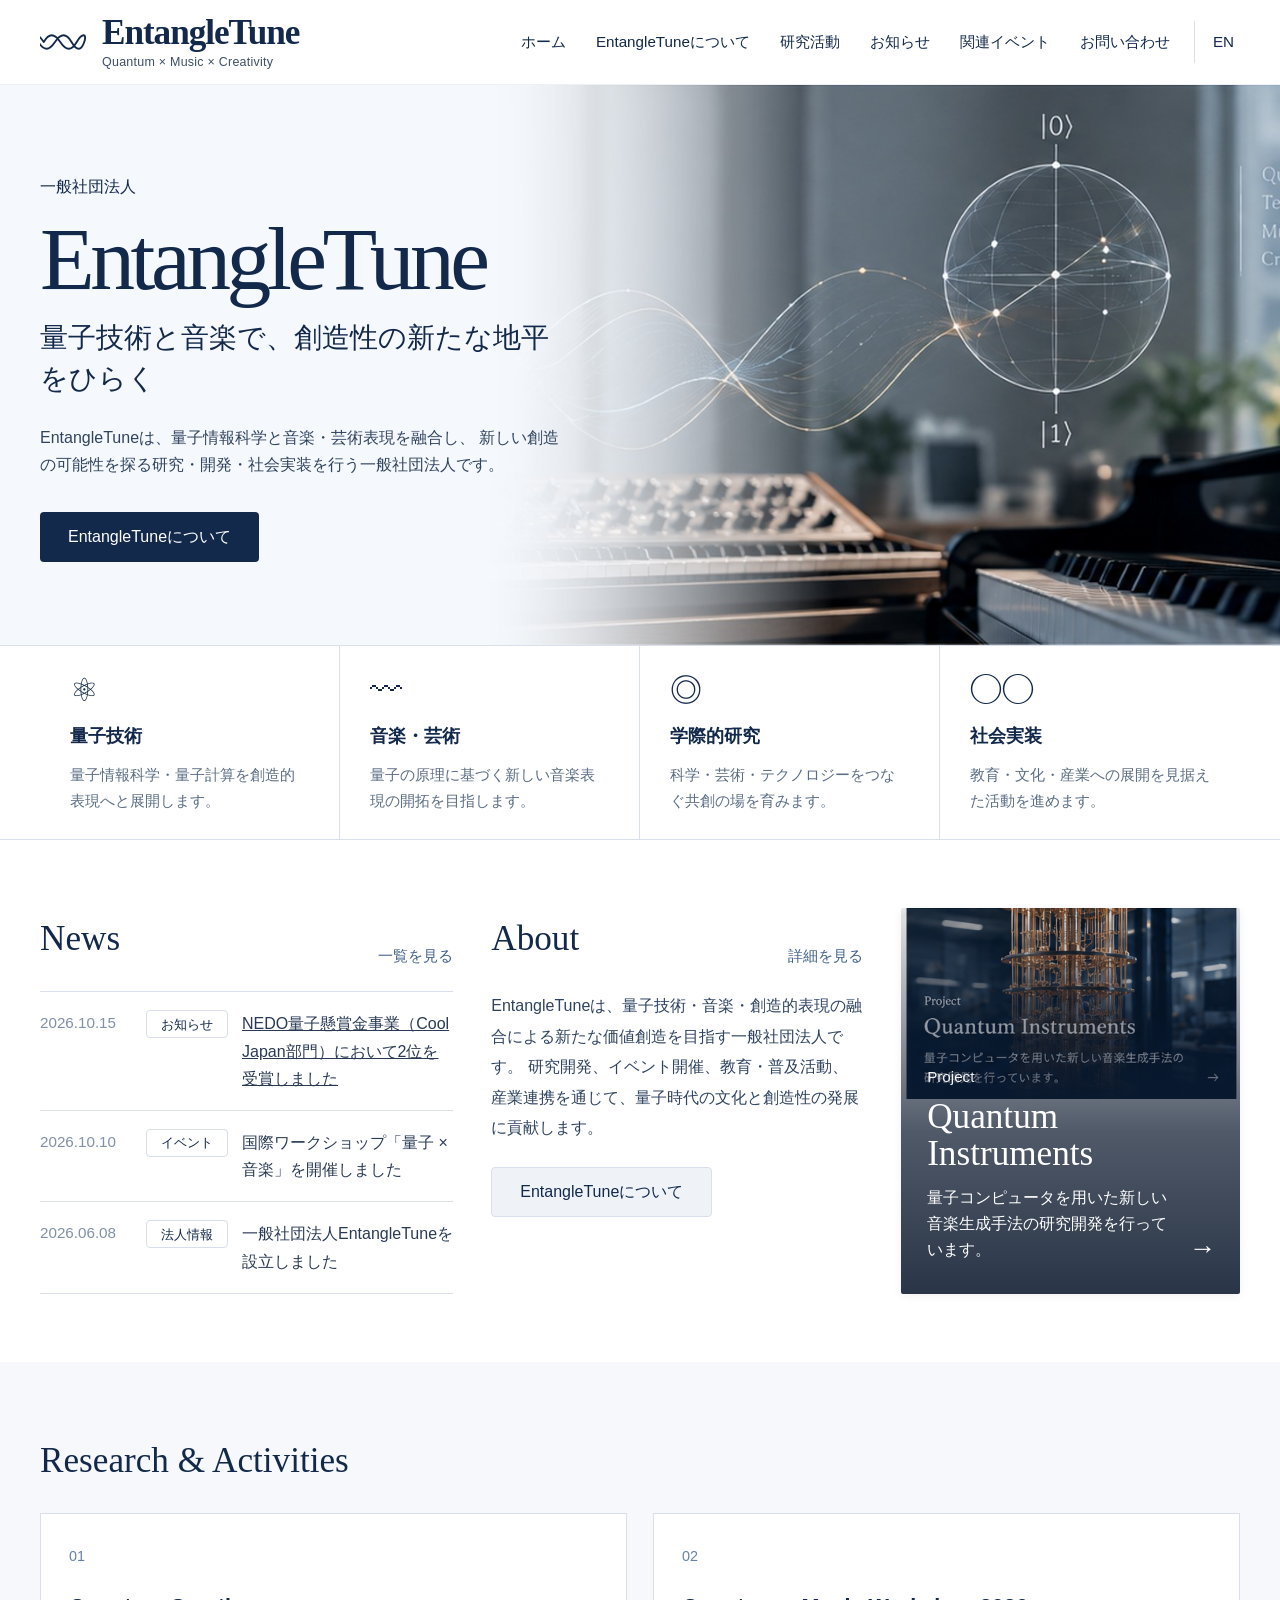
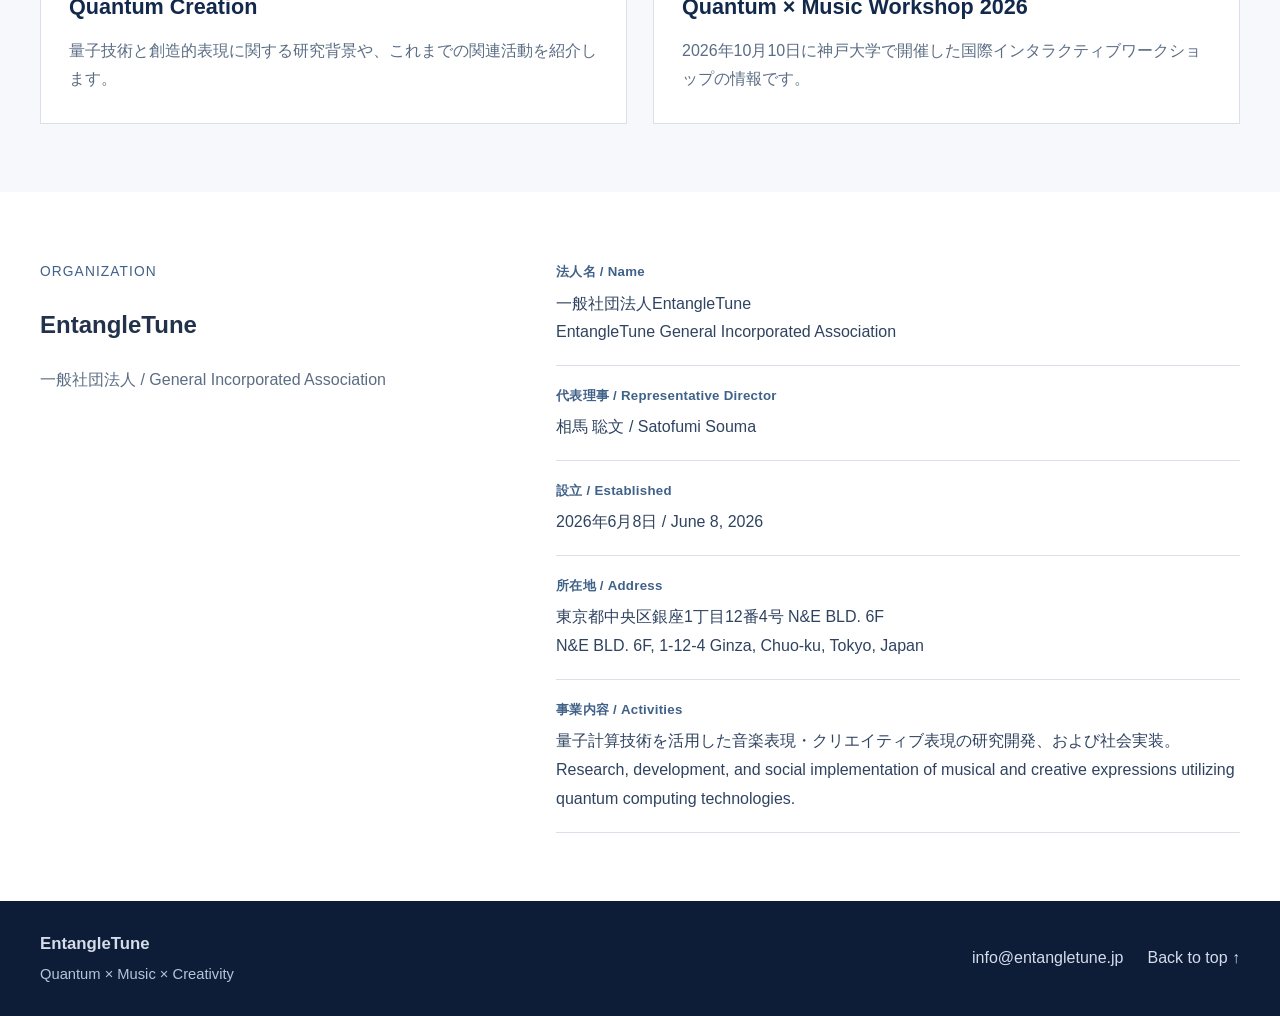
==== index.html @ 7d275395 "Add files via upload" ====
<!doctype html>
<html lang="ja">
<head>
  <meta charset="utf-8">
  <meta name="viewport" content="width=device-width, initial-scale=1">
  <meta name="description" content="EntangleTuneは、量子技術と音楽・創造的表現をつなぐ研究開発と社会実装を行う一般社団法人です。">
  <title>EntangleTune | Quantum × Music × Creativity</title>
  <link rel="stylesheet" href="styles.css">
  <link rel="alternate" hreflang="ja" href="https://www.entangletune.jp/">
  <link rel="alternate" hreflang="en" href="https://www.entangletune.jp/en/">
</head>
<body>
  <header class="site-header">
    <div class="container header-inner">
      <a class="brand" href="#home" aria-label="EntangleTune home">
        <span class="brand-mark" aria-hidden="true">
          <svg viewBox="0 0 64 40" role="img" aria-hidden="true">
            <path d="M5 20c7-12 14-12 22 0s15 12 22 0 14-12 10 0-10 12-17 0-14-12-22 0-15 12-22 0-1-12 7 0z" fill="none" stroke="currentColor" stroke-width="2.5" stroke-linecap="round" stroke-linejoin="round"/>
          </svg>
        </span>
        <span class="brand-text">
          <strong>EntangleTune</strong>
          <small>Quantum × Music × Creativity</small>
        </span>
      </a>
      <nav class="main-nav" aria-label="Main navigation">
        <a href="#home">ホーム</a>
        <a href="#about">EntangleTuneについて</a>
        <a href="#activities">研究活動</a>
        <a href="#news">お知らせ</a>
        <a href="#events">関連イベント</a>
        <a href="#contact">お問い合わせ</a>
        <a href="en/" class="lang-link">EN</a>
      </nav>
    </div>
    <div class="nav-divider"></div>
  </header>

  <main id="home">
    <section class="hero">
      <div class="container hero-grid">
        <div class="hero-copy">
          <p class="eyebrow">一般社団法人</p>
          <h1>EntangleTune</h1>
          <p class="tagline">量子技術と音楽で、創造性の新たな地平をひらく</p>
          <p class="lead">
            EntangleTuneは、量子情報科学と音楽・芸術表現を融合し、
            新しい創造の可能性を探る研究・開発・社会実装を行う一般社団法人です。
          </p>
          <div class="hero-actions">
            <a class="primary-button" href="#about">EntangleTuneについて</a>
          </div>
        </div>
      </div>
    </section>

    <section class="pillars">
      <div class="container pillars-grid">
        <article class="pillar">
          <div class="icon">⚛</div>
          <h2>量子技術</h2>
          <p>量子情報科学・量子計算を創造的表現へと展開します。</p>
        </article>
        <article class="pillar">
          <div class="icon">〰</div>
          <h2>音楽・芸術</h2>
          <p>量子の原理に基づく新しい音楽表現の開拓を目指します。</p>
        </article>
        <article class="pillar">
          <div class="icon">◎</div>
          <h2>学際的研究</h2>
          <p>科学・芸術・テクノロジーをつなぐ共創の場を育みます。</p>
        </article>
        <article class="pillar">
          <div class="icon">◯◯</div>
          <h2>社会実装</h2>
          <p>教育・文化・産業への展開を見据えた活動を進めます。</p>
        </article>
      </div>
    </section>

    <section class="content-section" id="news">
      <div class="container two-column">
        <div class="news-block">
          <div class="section-heading with-link">
            <h2>News</h2>
            <a href="#">一覧を見る</a>
          </div>
          <ul class="news-list">
            <li>
              <span class="date">2026.10.15</span>
              <span class="label">お知らせ</span>
              <span class="news-text"><a href="https://www.nedo.go.jp/news/press/AA5_101974.html" target="_blank" rel="noopener noreferrer">NEDO量子懸賞金事業（Cool Japan部門）において2位を受賞しました</a></span>
            </li>
            <li>
              <span class="date">2026.10.10</span>
              <span class="label">イベント</span>
              <span class="news-text">国際ワークショップ「量子 × 音楽」を開催しました</span>
            </li>
            <li>
              <span class="date">2026.06.08</span>
              <span class="label">法人情報</span>
              <span class="news-text">一般社団法人EntangleTuneを設立しました</span>
            </li>
          </ul>
        </div>

        <div class="about-block" id="about">
          <div class="section-heading with-link">
            <h2>About</h2>
            <a href="#organization">詳細を見る</a>
          </div>
          <p>
            EntangleTuneは、量子技術・音楽・創造的表現の融合による新たな価値創造を目指す一般社団法人です。
            研究開発、イベント開催、教育・普及活動、産業連携を通じて、量子時代の文化と創造性の発展に貢献します。
          </p>
          <a class="secondary-button" href="#organization">EntangleTuneについて</a>
        </div>

        <a class="project-card" href="#activities" aria-label="Project Quantum Instruments">
          <img src="assets/project-quantum-instruments.png" alt="量子実機をモチーフにしたQuantum Instrumentsのプロジェクトイメージ">
          <div class="project-overlay">
            <span class="project-kicker">Project</span>
            <h3>Quantum Instruments</h3>
            <p>量子コンピュータを用いた新しい音楽生成手法の研究開発を行っています。</p>
            <span class="project-arrow">→</span>
          </div>
        </a>
      </div>
    </section>

    <section class="content-section muted-section" id="activities">
      <div class="container">
        <div class="section-heading">
          <h2>Research & Activities</h2>
        </div>
        <div class="activity-grid">
          <a class="activity-card" href="https://www.quantum-creation.jp/" target="_blank" rel="noopener noreferrer">
            <span class="activity-number">01</span>
            <h3>Quantum Creation</h3>
            <p>量子技術と創造的表現に関する研究背景や、これまでの関連活動を紹介します。</p>
          </a>
          <a class="activity-card" href="https://www.research.kobe-u.ac.jp/eng-nanoelectronics/quantum_workshop_2026.html" target="_blank" rel="noopener noreferrer" id="events">
            <span class="activity-number">02</span>
            <h3>Quantum × Music Workshop 2026</h3>
            <p>2026年10月10日に神戸大学で開催した国際インタラクティブワークショップの情報です。</p>
          </a>
        </div>
      </div>
    </section>

    <section class="content-section" id="organization">
      <div class="container organization-grid">
        <div>
          <p class="eyebrow dark">Organization</p>
          <h2>EntangleTune</h2>
          <p class="org-type">一般社団法人 / General Incorporated Association</p>
        </div>
        <div class="details">
          <div>
            <span>法人名 / Name</span>
            <p>一般社団法人EntangleTune<br>EntangleTune General Incorporated Association</p>
          </div>
          <div>
            <span>代表理事 / Representative Director</span>
            <p>相馬 聡文 / Satofumi Souma</p>
          </div>
          <div>
            <span>設立 / Established</span>
            <p>2026年6月8日 / June 8, 2026</p>
          </div>
          <div>
            <span>所在地 / Address</span>
            <p>東京都中央区銀座1丁目12番4号 N&amp;E BLD. 6F<br>N&amp;E BLD. 6F, 1-12-4 Ginza, Chuo-ku, Tokyo, Japan</p>
          </div>
          <div>
            <span>事業内容 / Activities</span>
            <p>量子計算技術を活用した音楽表現・クリエイティブ表現の研究開発、および社会実装。<br>Research, development, and social implementation of musical and creative expressions utilizing quantum computing technologies.</p>
          </div>
        </div>
      </div>
    </section>
  </main>

  <footer class="site-footer" id="contact">
    <div class="container footer-inner">
      <div>
        <strong>EntangleTune</strong>
        <p>Quantum × Music × Creativity</p>
      </div>
      <div class="footer-links">
        <a href="mailto:info@entangletune.jp">info@entangletune.jp</a>
        <a href="#home">Back to top ↑</a>
      </div>
    </div>
  </footer>
</body>
</html>
---- styles.css ----
:root{
  --navy:#13294b;
  --navy-deep:#0d1d37;
  --ink:#22324b;
  --muted:#5b6d84;
  --line:#d9e0e9;
  --bg:#ffffff;
  --soft:#f6f8fb;
  --accent:#1f4e8c;
}
*{box-sizing:border-box}
html{scroll-behavior:smooth}
body{
  margin:0;
  font-family: "Helvetica Neue", Arial, "Hiragino Sans", "Hiragino Kaku Gothic ProN", "Yu Gothic", "Noto Sans JP", sans-serif;
  color:var(--ink);
  background:var(--bg);
  line-height:1.75;
}
a{color:inherit}
img{max-width:100%;display:block}
.container{max-width:1280px;margin:0 auto;padding:0 40px}

.site-header{background:#fff;position:sticky;top:0;z-index:20}
.header-inner{
  min-height:84px;
  display:flex;
  align-items:center;
  justify-content:space-between;
  gap:24px;
}
.brand{display:flex;align-items:center;gap:14px;text-decoration:none;color:var(--navy)}
.brand-mark{width:48px;height:30px;display:inline-flex;align-items:center}
.brand-mark svg{width:100%;height:100%}
.brand-text{display:flex;flex-direction:column;line-height:1.05}
.brand-text strong{font-family: Georgia, "Times New Roman", serif;font-size:2.2rem;font-weight:600;letter-spacing:-0.03em}
.brand-text small{font-size:0.78rem;color:#3e4f67;letter-spacing:0.02em;margin-top:4px}
.main-nav{display:flex;align-items:center;gap:18px;flex-wrap:wrap;justify-content:flex-end}
.main-nav a{text-decoration:none;color:var(--navy);font-size:0.95rem;padding:8px 6px}
.main-nav a:hover{color:var(--accent)}
.main-nav .lang-link{padding-left:18px;border-left:1px solid var(--line)}
.nav-divider{border-top:1px solid #edf1f5}

.hero{background:#f5f8fc url("assets/hero-background.jpg") center center / cover no-repeat;min-height:560px;}
.hero-grid{
  display:grid;
  grid-template-columns: minmax(320px, 0.95fr) minmax(420px, 1.05fr);
  align-items:stretch;
  gap:0;
  min-height:560px;
}
.hero-copy{
  padding:70px 48px 65px 0;
  display:flex;
  flex-direction:column;
  justify-content:center;
}
.eyebrow{font-size:1rem;color:var(--navy);margin:0 0 14px}
.eyebrow.dark{font-size:0.86rem;letter-spacing:0.08em;text-transform:uppercase;color:#406188}
h1{
  margin:0 0 16px;
  font-family: Georgia, "Times New Roman", serif;
  font-size:clamp(3.9rem,7vw,5.9rem);
  line-height:0.98;
  letter-spacing:-0.05em;
  color:var(--navy);
  font-weight:500;
}
.tagline{
  margin:0 0 24px;
  font-size:clamp(1.6rem,2.2vw,2.1rem);
  line-height:1.45;
  color:var(--navy);
}
.lead{
  max-width:610px;
  margin:0 0 34px;
  font-size:1rem;
  line-height:1.7;
  color:#31445f;
}
.primary-button,
.secondary-button{
  display:inline-flex;
  align-items:center;
  justify-content:center;
  min-height:50px;
  padding:0 28px;
  border-radius:4px;
  text-decoration:none;
  font-size:1rem;
}
.primary-button{background:var(--navy);color:#fff}
.primary-button:hover{background:var(--navy-deep)}
.secondary-button{background:#eff3f8;color:var(--navy);border:1px solid var(--line)}
.secondary-button:hover{background:#e8eef6}
.hero-visual{
  min-height:520px;
  display:flex;
  align-items:stretch;
  justify-content:stretch;
  overflow:hidden;
}
.hero-visual img{
  width:100%;
  height:100%;
  object-fit:cover;
  border-left:1px solid rgba(19,41,75,0.05);
}

.pillars{border-top:1px solid var(--line);border-bottom:1px solid var(--line);background:#fff}
.pillars-grid{
  display:grid;
  grid-template-columns:repeat(4,minmax(0,1fr));
}
.pillar{
  padding:28px 30px 26px;
  border-right:1px solid var(--line);
}
.pillar:last-child{border-right:none}
.pillar .icon{font-size:2rem;line-height:1;color:var(--navy);margin-bottom:14px;font-family:Georgia, serif}
.pillar h2{margin:0 0 10px;color:var(--navy);font-size:1.15rem}
.pillar p{margin:0;color:var(--muted);font-size:0.96rem;line-height:1.65}

.content-section{padding:68px 0}
.muted-section{background:var(--soft)}
.two-column{
  display:grid;
  grid-template-columns:1fr 0.9fr 0.82fr;
  gap:38px;
  align-items:start;
}
.section-heading{display:flex;align-items:flex-end;justify-content:space-between;gap:20px;margin-bottom:22px}
.section-heading h2{
  margin:0;
  color:var(--navy);
  font-family: Georgia, "Times New Roman", serif;
  font-size:2.2rem;
  font-weight:500;
}
.section-heading a{text-decoration:none;color:#406188;font-size:0.95rem}
.section-heading a:hover{color:var(--accent)}
.news-list{list-style:none;padding:0;margin:0;border-top:1px solid var(--line)}
.news-list li{
  display:grid;
  grid-template-columns:92px 82px 1fr;
  gap:14px;
  align-items:start;
  padding:18px 0;
  border-bottom:1px solid var(--line);
}
.date{color:#8090a6;font-size:0.95rem}
.label{
  display:inline-flex;
  align-items:center;
  justify-content:center;
  min-height:28px;
  padding:0 10px;
  border:1px solid #d6dfeb;
  border-radius:4px;
  font-size:0.84rem;
  color:var(--navy);
  white-space:nowrap;
}
.news-text{font-size:1rem;color:#2a3a54;line-height:1.7}
.about-block p{margin:0 0 24px;color:#2f4360;font-size:1rem;line-height:1.9}

.project-card{
  position:relative;
  display:block;
  min-height:100%;
  overflow:hidden;
  text-decoration:none;
  border-radius:2px;
  box-shadow:0 2px 10px rgba(10,24,46,.06);
}
.project-card img{width:100%;height:100%;object-fit:cover}
.project-overlay{
  position:absolute;inset:0;
  display:flex;flex-direction:column;justify-content:flex-end;
  padding:30px 26px;
  color:#fff;
  background:linear-gradient(180deg,rgba(12,25,46,.10) 0%,rgba(12,25,46,.72) 58%,rgba(12,25,46,.88) 100%);
}
.project-kicker{font-size:0.95rem;margin-bottom:8px;opacity:.95}
.project-overlay h3{margin:0 0 12px;font-family:Georgia,serif;font-size:2.2rem;font-weight:500;line-height:1.05}
.project-overlay p{margin:0;line-height:1.65;font-size:1rem;max-width:27ch}
.project-arrow{position:absolute;right:24px;bottom:22px;font-size:1.7rem}

.activity-grid{display:grid;grid-template-columns:repeat(2,minmax(0,1fr));gap:26px}
.activity-card{
  display:block;
  background:#fff;
  border:1px solid var(--line);
  padding:28px 28px 30px;
  text-decoration:none;
  min-height:200px;
}
.activity-card:hover{box-shadow:0 8px 22px rgba(10,24,46,.06);transform:translateY(-2px)}
.activity-number{display:inline-block;font-size:0.9rem;color:#6682a7;margin-bottom:18px}
.activity-card h3{margin:0 0 12px;color:var(--navy);font-size:1.35rem;font-weight:600}
.activity-card p{margin:0;color:var(--muted)}

.organization-grid{display:grid;grid-template-columns:0.8fr 1.2fr;gap:60px}
.org-type{font-size:1rem;color:var(--muted)}
.details>div{padding:18px 0;border-bottom:1px solid var(--line)}
.details>div:first-child{padding-top:0}
.details span{display:block;font-size:0.83rem;color:#406188;font-weight:700;margin-bottom:6px;letter-spacing:0.02em}
.details p{margin:0;color:#2f4360;line-height:1.8}

.site-footer{background:var(--navy-deep);color:#d5dceb;padding:28px 0}
.footer-inner{display:flex;align-items:center;justify-content:space-between;gap:20px}
.footer-inner strong{display:block;font-size:1.05rem;margin-bottom:4px}
.footer-inner p{margin:0;color:#b7c3d9;font-size:0.92rem}
.footer-links{display:flex;gap:24px;flex-wrap:wrap}
.footer-links a{text-decoration:none;color:#d5dceb}
.footer-links a:hover{color:#fff}

@media (max-width: 1100px){
  .container{padding:0 24px}
  .header-inner{min-height:76px;align-items:flex-start;flex-direction:column;justify-content:center;padding:10px 0}
  .main-nav{justify-content:flex-start}
  .hero{background-position:62% center}
  .hero-grid{grid-template-columns:1fr}
  .hero-copy{padding:54px 0 28px}
  .hero-copy{max-width:650px;background:linear-gradient(90deg,rgba(247,249,252,.92),rgba(247,249,252,.55));padding:35px 15px 35px 0}
  .hero-grid{min-height:450px}
  .pillars-grid{grid-template-columns:repeat(2,1fr)}
  .pillar:nth-child(2){border-right:none}
  .pillar:nth-child(-n+2){border-bottom:1px solid var(--line)}
  .two-column,.organization-grid{grid-template-columns:1fr;gap:30px}
}

@media (max-width: 700px){
  .brand-text strong{font-size:1.8rem}
  .brand-text small{font-size:0.7rem}
  .main-nav a{font-size:0.9rem}
  h1{font-size:3.2rem}
  .tagline{font-size:1.35rem}
  .pillars-grid,.activity-grid{grid-template-columns:1fr}
  .pillar{border-right:none;border-bottom:1px solid var(--line)}
  .pillar:last-child{border-bottom:none}
  .news-list li{grid-template-columns:1fr;gap:8px}
  .project-overlay h3{font-size:1.8rem}
  .footer-inner{flex-direction:column;align-items:flex-start}
}
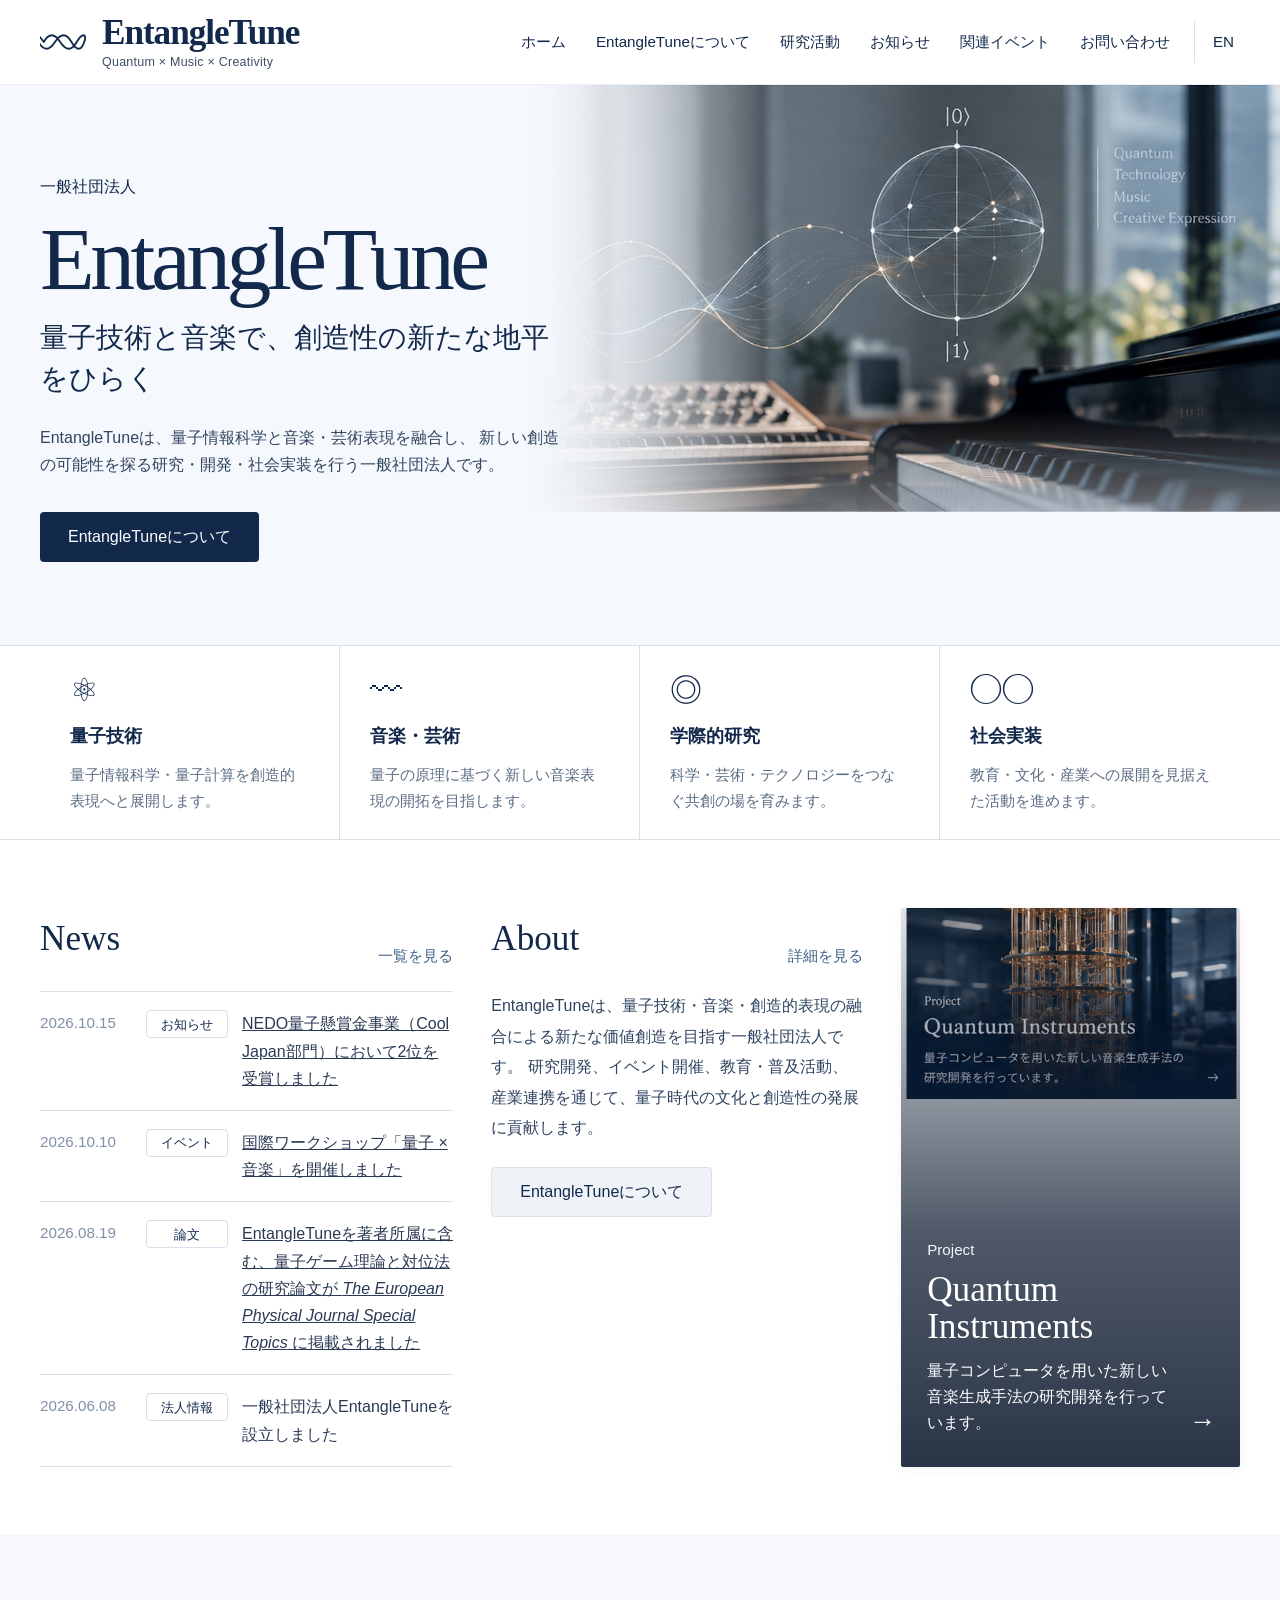
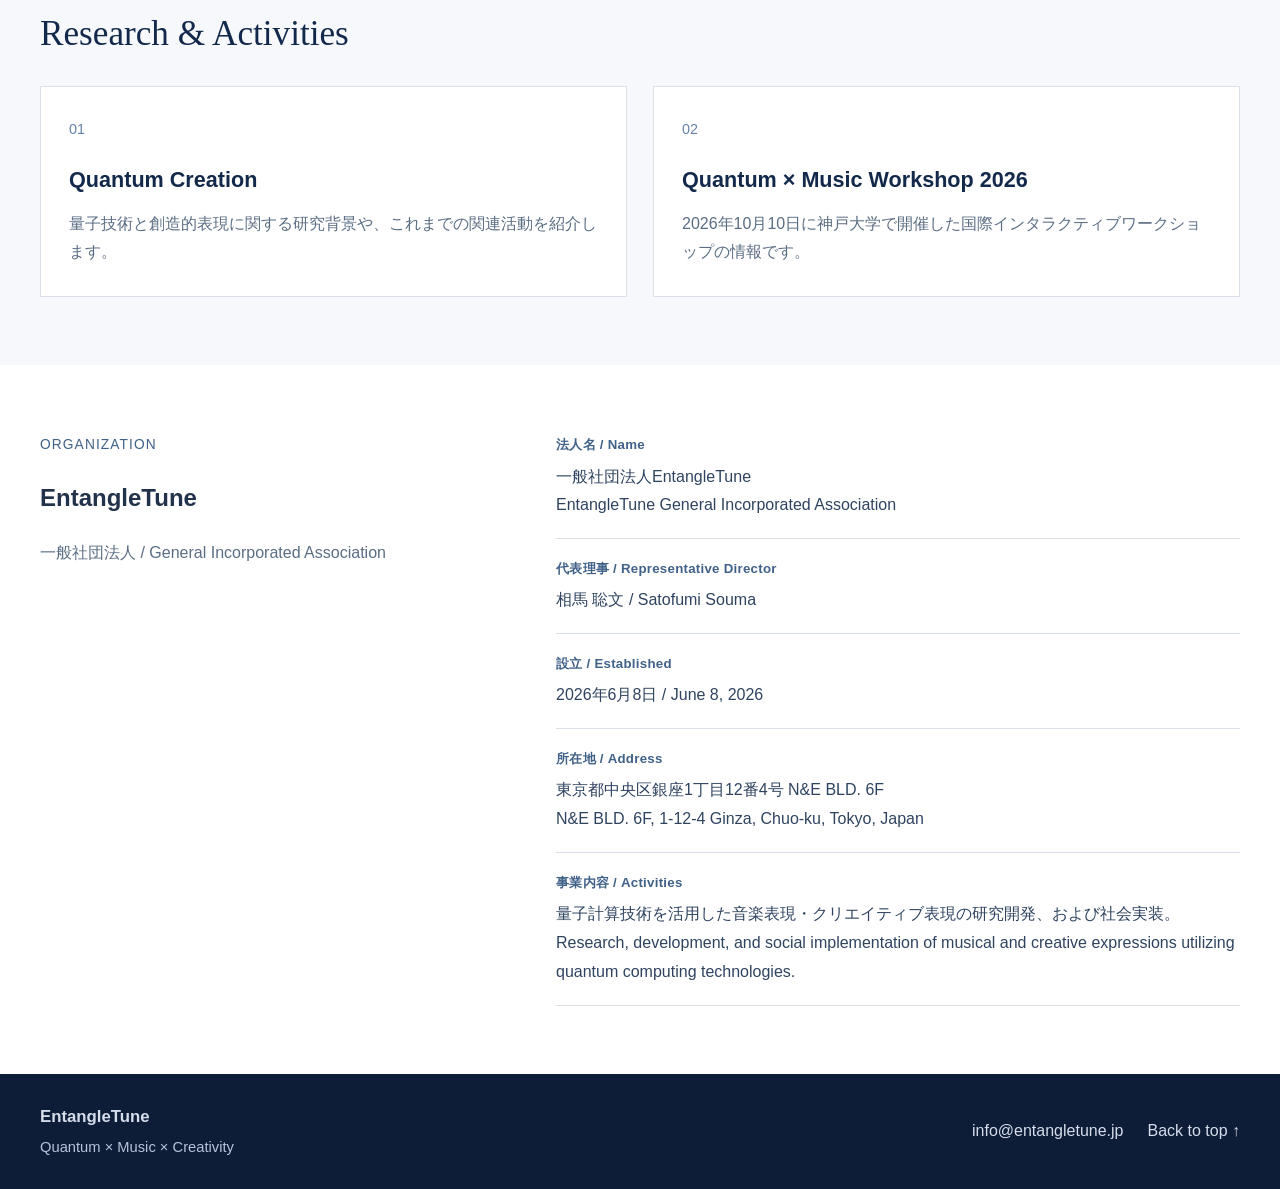
==== commit 2201ab34: "Add files via upload" ====
--- a/index.html
+++ b/index.html
@@ -95,7 +95,12 @@
             <li>
               <span class="date">2026.10.10</span>
               <span class="label">イベント</span>
-              <span class="news-text">国際ワークショップ「量子 × 音楽」を開催しました</span>
+              <span class="news-text"><a href="https://www.research.kobe-u.ac.jp/eng-nanoelectronics/quantum_workshop_2026.html" target="_blank" rel="noopener noreferrer">国際ワークショップ「量子 × 音楽」を開催しました</a></span>
+            </li>
+            <li>
+              <span class="date">2026.08.19</span>
+              <span class="label">論文</span>
+              <span class="news-text"><a href="https://link.springer.com/article/10.1140/epjs/s11734-026-02577-4" target="_blank" rel="noopener noreferrer">EntangleTuneを著者所属に含む、量子ゲーム理論と対位法の研究論文が <em>The European Physical Journal Special Topics</em> に掲載されました</a></span>
             </li>
             <li>
               <span class="date">2026.06.08</span>
--- a/styles.css
+++ b/styles.css
@@ -41,7 +41,16 @@
 .main-nav .lang-link{padding-left:18px;border-left:1px solid var(--line)}
 .nav-divider{border-top:1px solid #edf1f5}
 
-.hero{background:#f5f8fc url("assets/hero-background.jpg") center center / cover no-repeat;min-height:560px;}
+.hero{
+  background-color:#f5f8fc;
+  background-image:
+    linear-gradient(to bottom, rgba(245,248,252,0) 58%, #f5f8fc 100%),
+    url("assets/hero-background.jpg");
+  background-repeat:no-repeat;
+  background-size:100% 100%, 100% auto;
+  background-position:center center, center top;
+  min-height:560px;
+}
 .hero-grid{
   display:grid;
   grid-template-columns: minmax(320px, 0.95fr) minmax(420px, 1.05fr);
@@ -244,3 +253,12 @@
   .project-overlay h3{font-size:1.8rem}
   .footer-inner{flex-direction:column;align-items:flex-start}
 }
+
+
+/* Narrow screens need the text to remain legible and the graphic to fill. */
+@media (max-width: 1100px) {
+  html[lang="en"] .hero {
+    background-size: 100% 100%, auto 100%;
+    background-position: center, 62% center;
+  }
+}
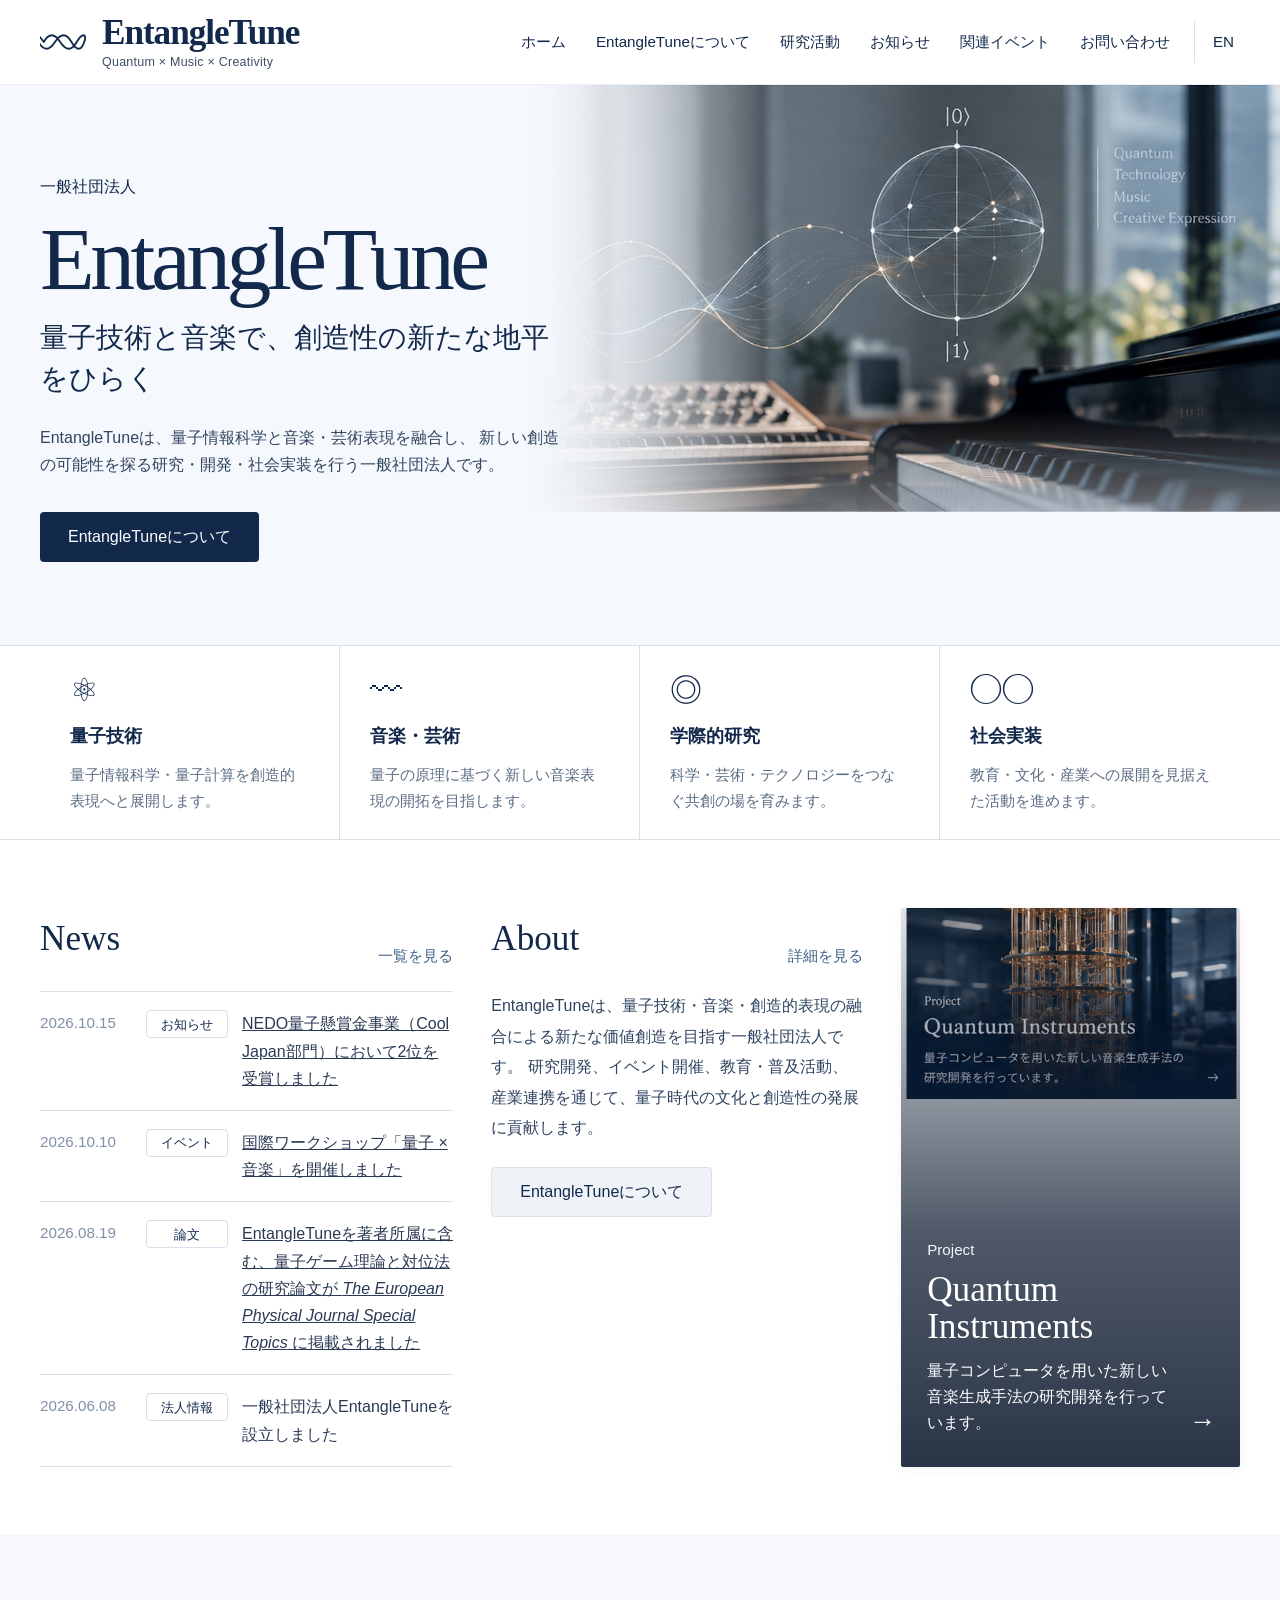
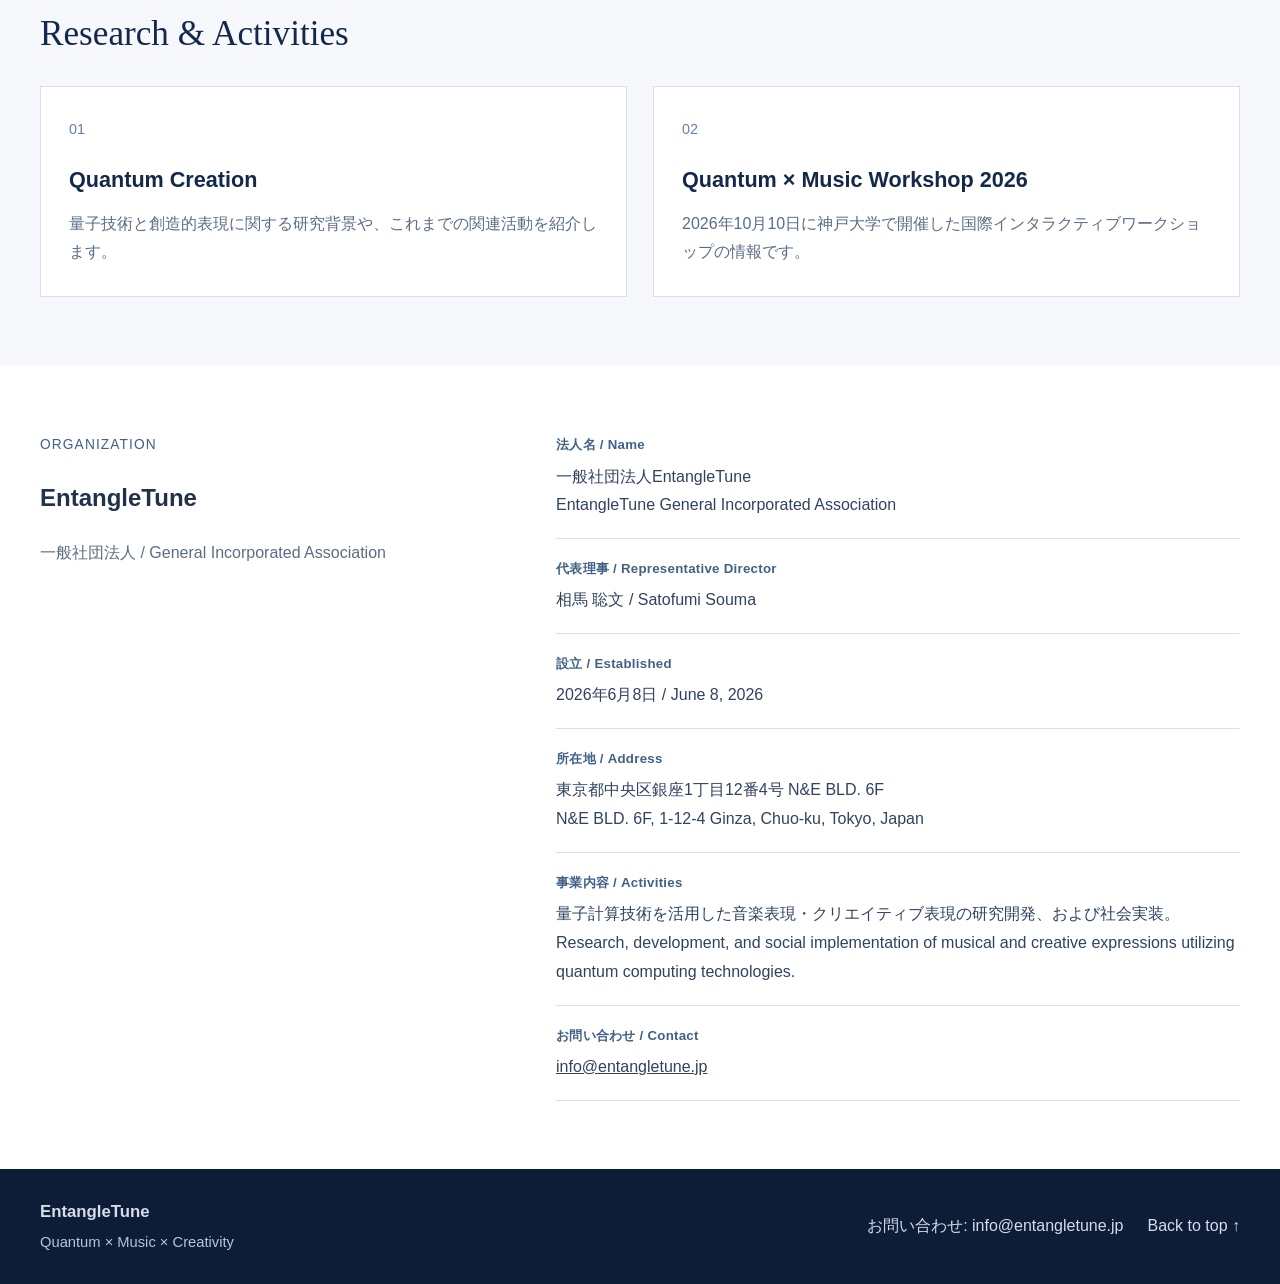
==== commit ff1be37d: "Add files via upload" ====
--- a/index.html
+++ b/index.html
@@ -182,6 +182,10 @@
             <span>事業内容 / Activities</span>
             <p>量子計算技術を活用した音楽表現・クリエイティブ表現の研究開発、および社会実装。<br>Research, development, and social implementation of musical and creative expressions utilizing quantum computing technologies.</p>
           </div>
+          <div>
+            <span>お問い合わせ / Contact</span>
+            <p><a href="mailto:info@entangletune.jp">info@entangletune.jp</a></p>
+          </div>
         </div>
       </div>
     </section>
@@ -194,7 +198,7 @@
         <p>Quantum × Music × Creativity</p>
       </div>
       <div class="footer-links">
-        <a href="mailto:info@entangletune.jp">info@entangletune.jp</a>
+        <a href="mailto:info@entangletune.jp">お問い合わせ: info@entangletune.jp</a>
         <a href="#home">Back to top ↑</a>
       </div>
     </div>
--- a/styles.css
+++ b/styles.css
@@ -262,3 +262,46 @@
     background-position: center, 62% center;
   }
 }
+
+/* Mobile layout: content first, then the full-width, undistorted visual.
+   Keep the desktop hero and assets unchanged for both languages. */
+@media (max-width: 700px) {
+  html, body { width:100%; overflow-x:clip; }
+  .container { padding-left:20px; padding-right:20px; }
+  .site-header .header-inner { padding-top:15px; padding-bottom:0; gap:16px; align-items:stretch; }
+  .brand { gap:9px; min-width:0; }
+  .brand-mark { width:36px; flex-shrink:0; }
+  .brand-text strong { font-size:clamp(1.55rem,7vw,1.85rem); }
+  .brand-text small { font-size:.68rem; }
+  .main-nav {
+    display:flex; flex-wrap:nowrap; justify-content:flex-start;
+    gap:14px; width:100%; min-width:0;
+    overflow-x:auto; -webkit-overflow-scrolling:touch;
+    scrollbar-width:none; padding-bottom:12px;
+  }
+  .main-nav::-webkit-scrollbar { display:none; }
+  .main-nav a { flex:0 0 auto; white-space:nowrap; font-size:.82rem; padding:3px 0; }
+  .main-nav .lang-link { padding-left:14px; }
+  .hero,
+  html[lang="en"] .hero {
+    display:flex; flex-direction:column;
+    min-height:0; background:#f5f8fc;
+    background-image:none;
+  }
+  .hero .hero-grid { display:block; min-height:0; }
+  .hero .hero-copy {
+    max-width:none; min-width:0; padding:40px 0 32px;
+    background:none;
+  }
+  .hero h1 { font-size:clamp(2.65rem,11vw,3.8rem); overflow-wrap:anywhere; }
+  .hero .tagline { font-size:clamp(1.28rem,5vw,1.65rem); line-height:1.6; }
+  .hero .lead { font-size:.97rem; line-height:1.85; }
+  .hero::after {
+    content:"";
+    display:block;
+    width:100%;
+    aspect-ratio:3 / 1;
+    background: url("assets/hero-background.jpg") center center / 100% auto no-repeat;
+    flex-shrink:0;
+  }
+}
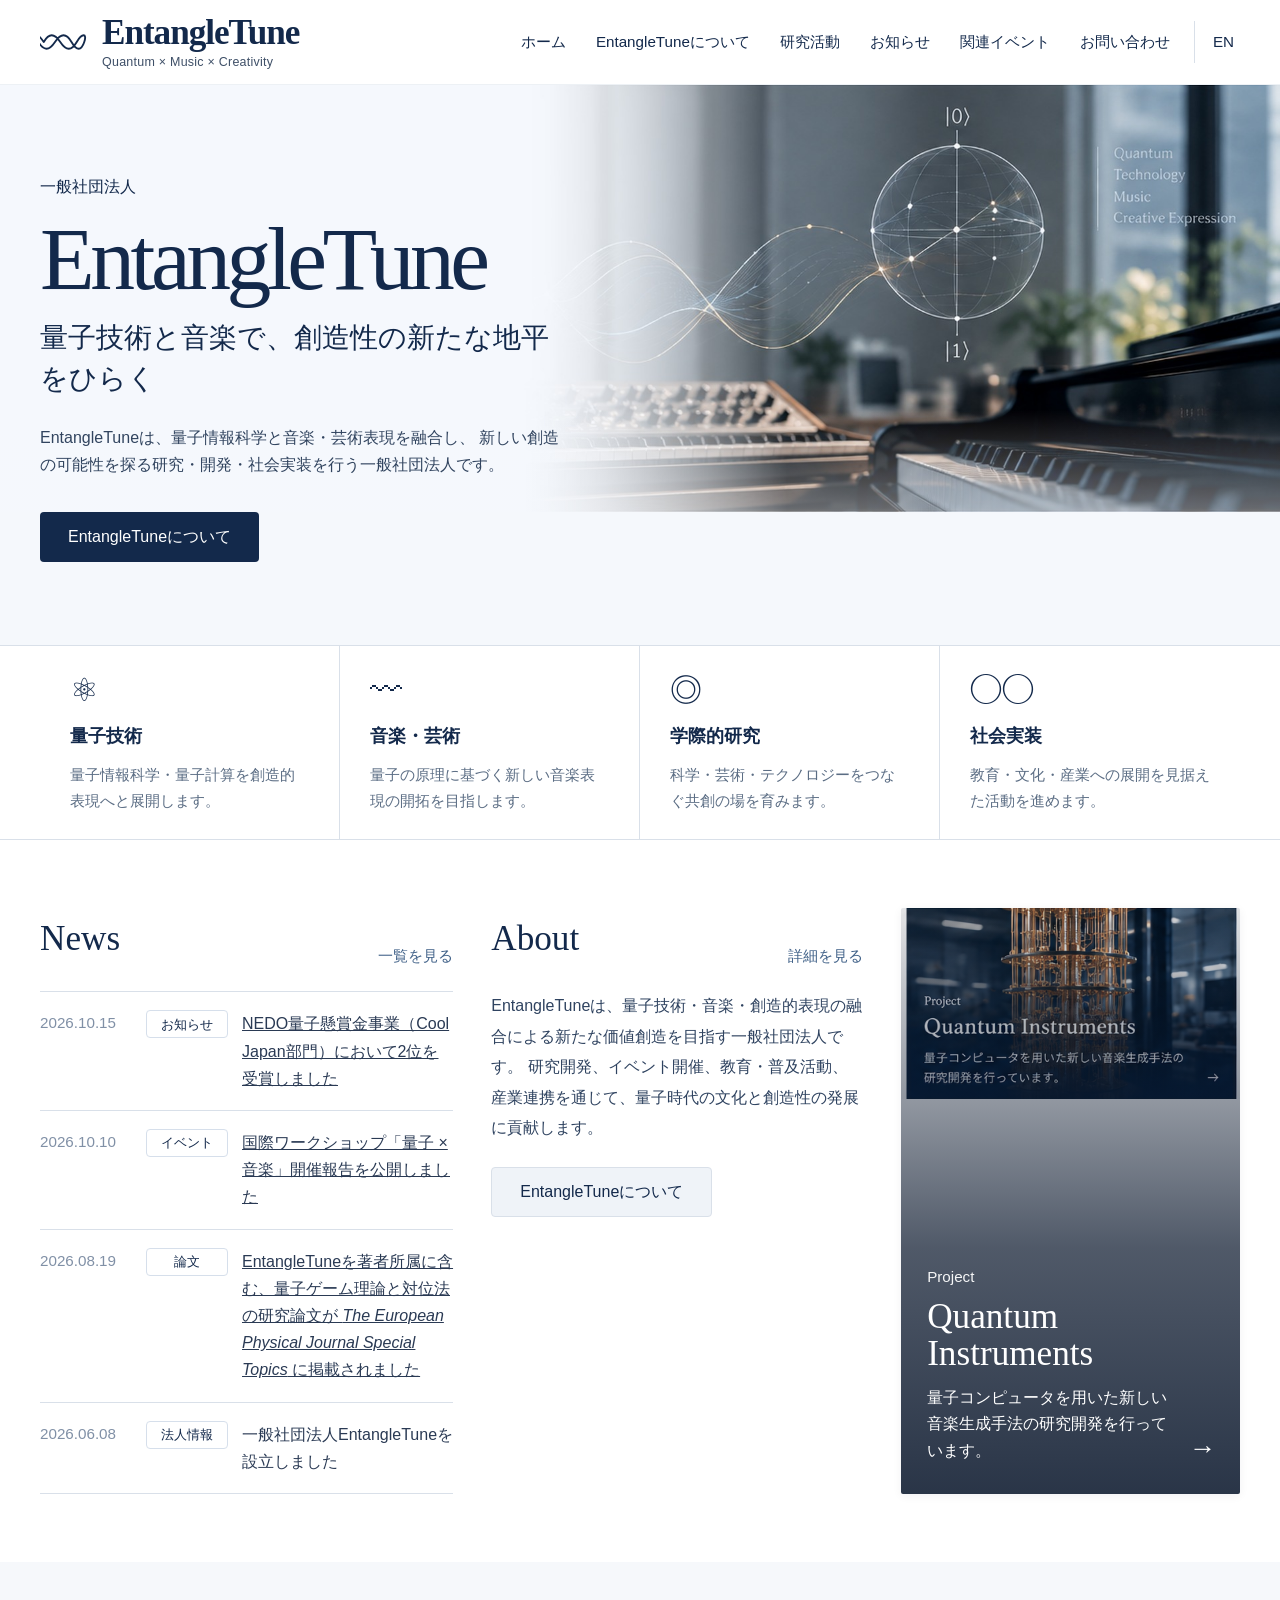
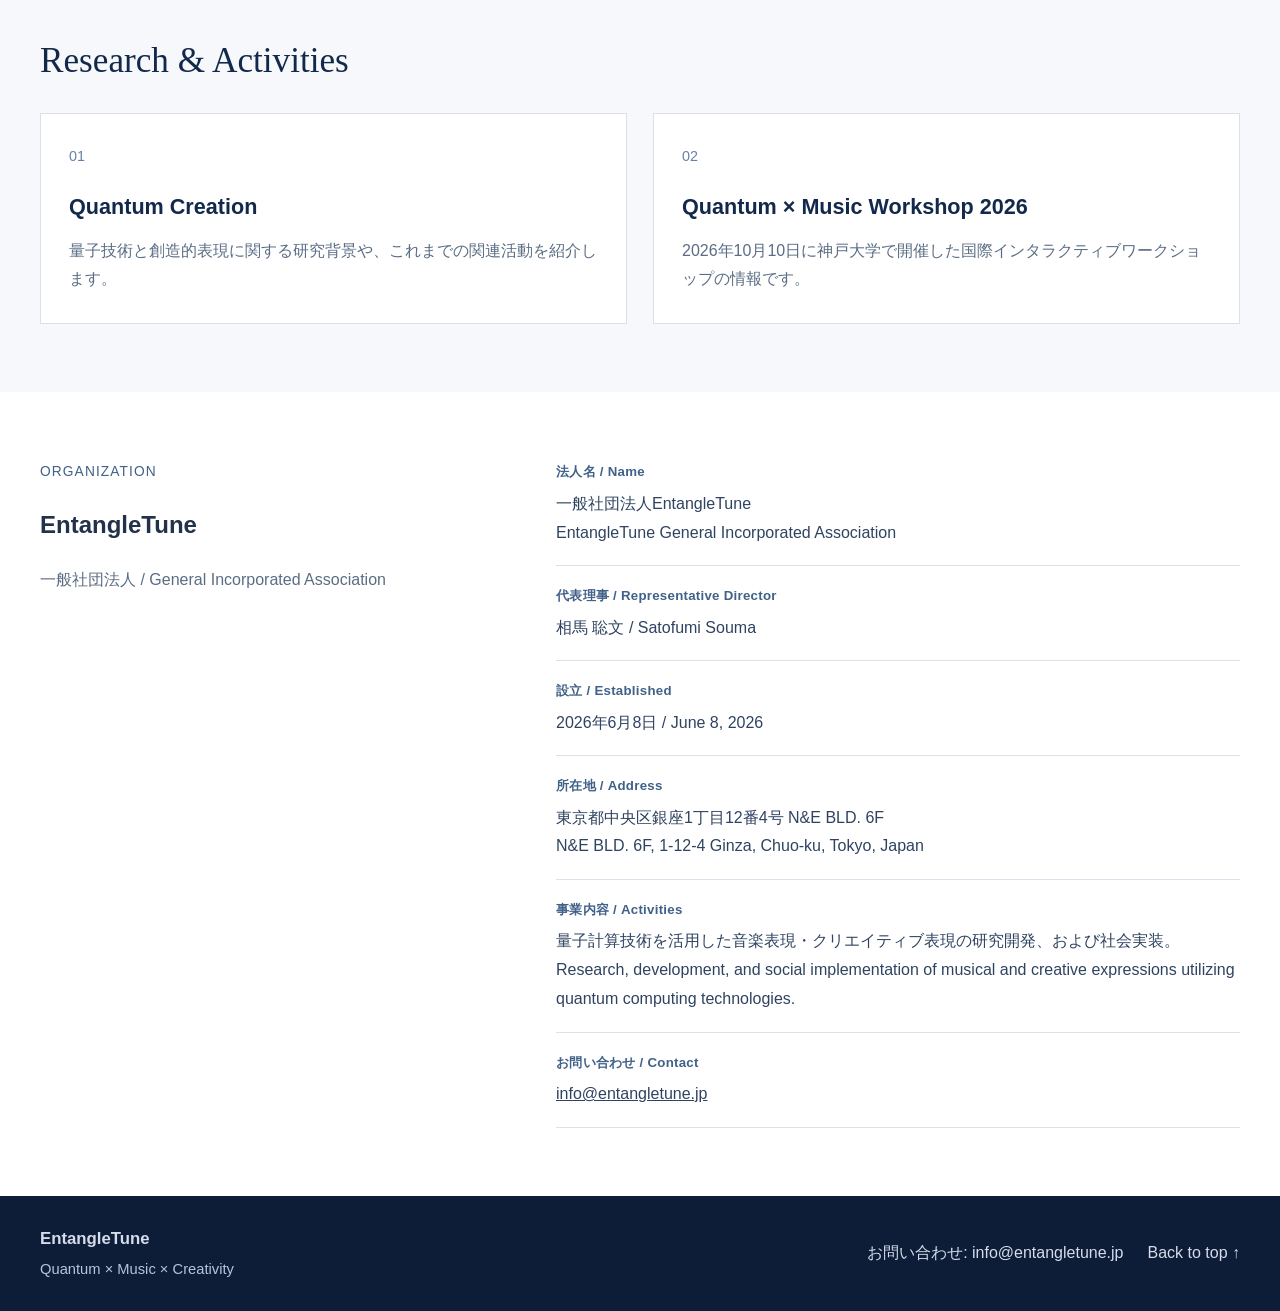
==== commit 905b429d: "Add files via upload" ====
--- a/index.html
+++ b/index.html
@@ -95,7 +95,7 @@
             <li>
               <span class="date">2026.10.10</span>
               <span class="label">イベント</span>
-              <span class="news-text"><a href="https://www.research.kobe-u.ac.jp/eng-nanoelectronics/quantum_workshop_2026.html" target="_blank" rel="noopener noreferrer">国際ワークショップ「量子 × 音楽」を開催しました</a></span>
+              <span class="news-text"><a href="news/workshop-2026/">国際ワークショップ「量子 × 音楽」開催報告を公開しました</a></span>
             </li>
             <li>
               <span class="date">2026.08.19</span>
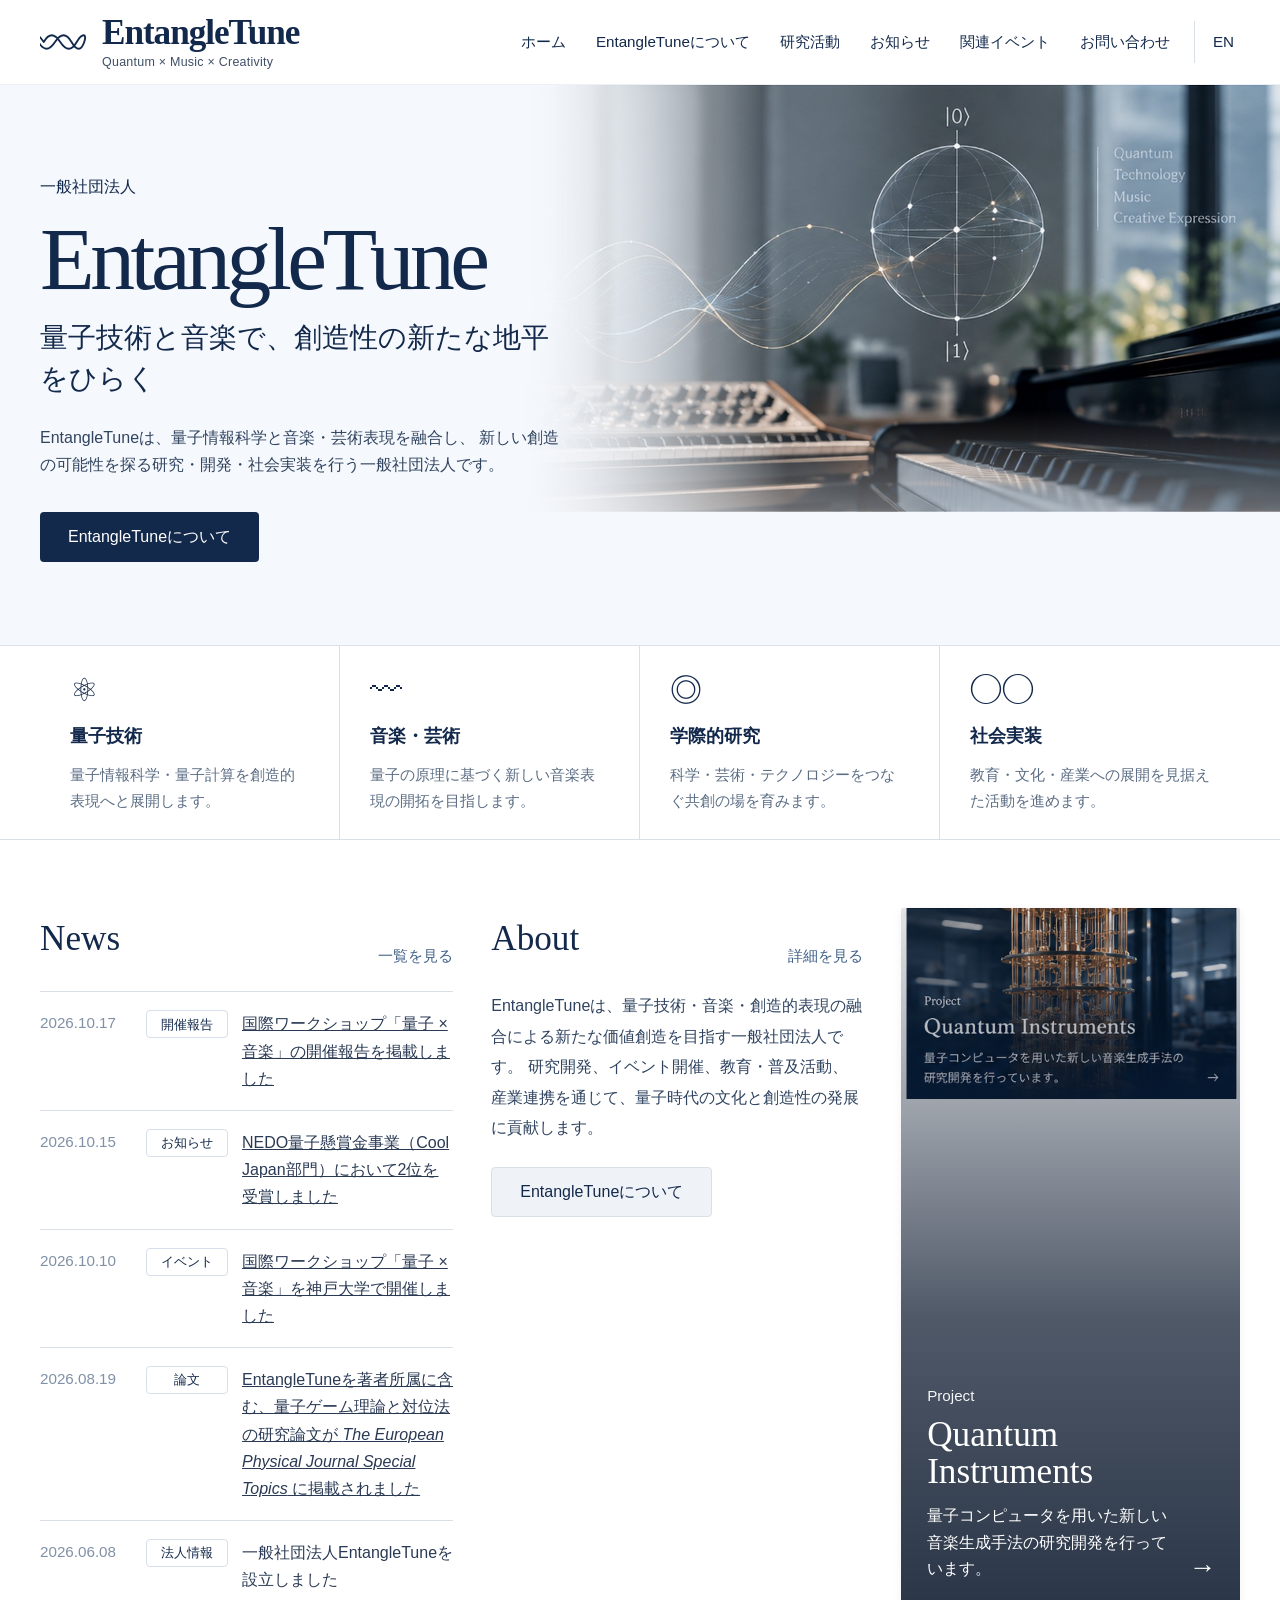
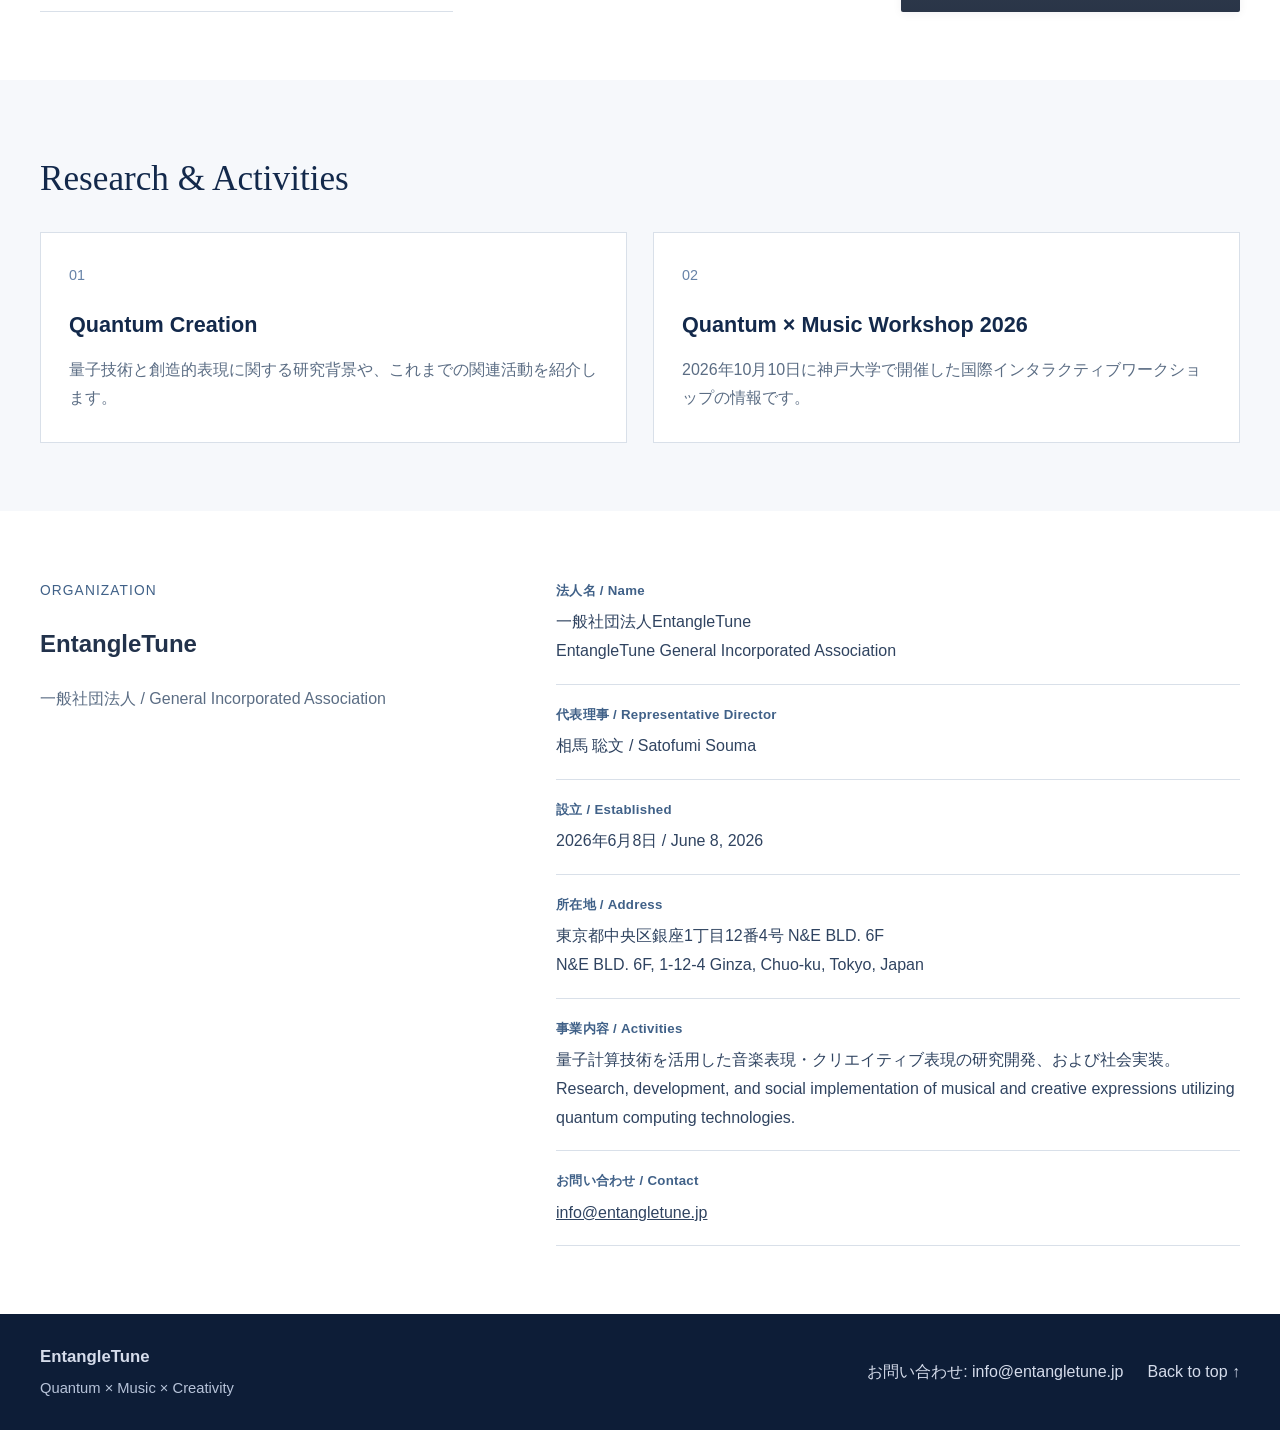
==== commit 4f9cc33d: "Add files via upload" ====
--- a/index.html
+++ b/index.html
@@ -88,6 +88,11 @@
           </div>
           <ul class="news-list">
             <li>
+              <span class="date">2026.10.17</span>
+              <span class="label">開催報告</span>
+              <span class="news-text"><a href="news/workshop-2026/">国際ワークショップ「量子 × 音楽」の開催報告を掲載しました</a></span>
+            </li>
+            <li>
               <span class="date">2026.10.15</span>
               <span class="label">お知らせ</span>
               <span class="news-text"><a href="https://www.nedo.go.jp/news/press/AA5_101974.html" target="_blank" rel="noopener noreferrer">NEDO量子懸賞金事業（Cool Japan部門）において2位を受賞しました</a></span>
@@ -95,7 +100,7 @@
             <li>
               <span class="date">2026.10.10</span>
               <span class="label">イベント</span>
-              <span class="news-text"><a href="news/workshop-2026/">国際ワークショップ「量子 × 音楽」開催報告を公開しました</a></span>
+              <span class="news-text"><a href="https://www.research.kobe-u.ac.jp/eng-nanoelectronics/quantum_workshop_2026_Jpn.html" target="_blank" rel="noopener noreferrer">国際ワークショップ「量子 × 音楽」を神戸大学で開催しました</a></span>
             </li>
             <li>
               <span class="date">2026.08.19</span>
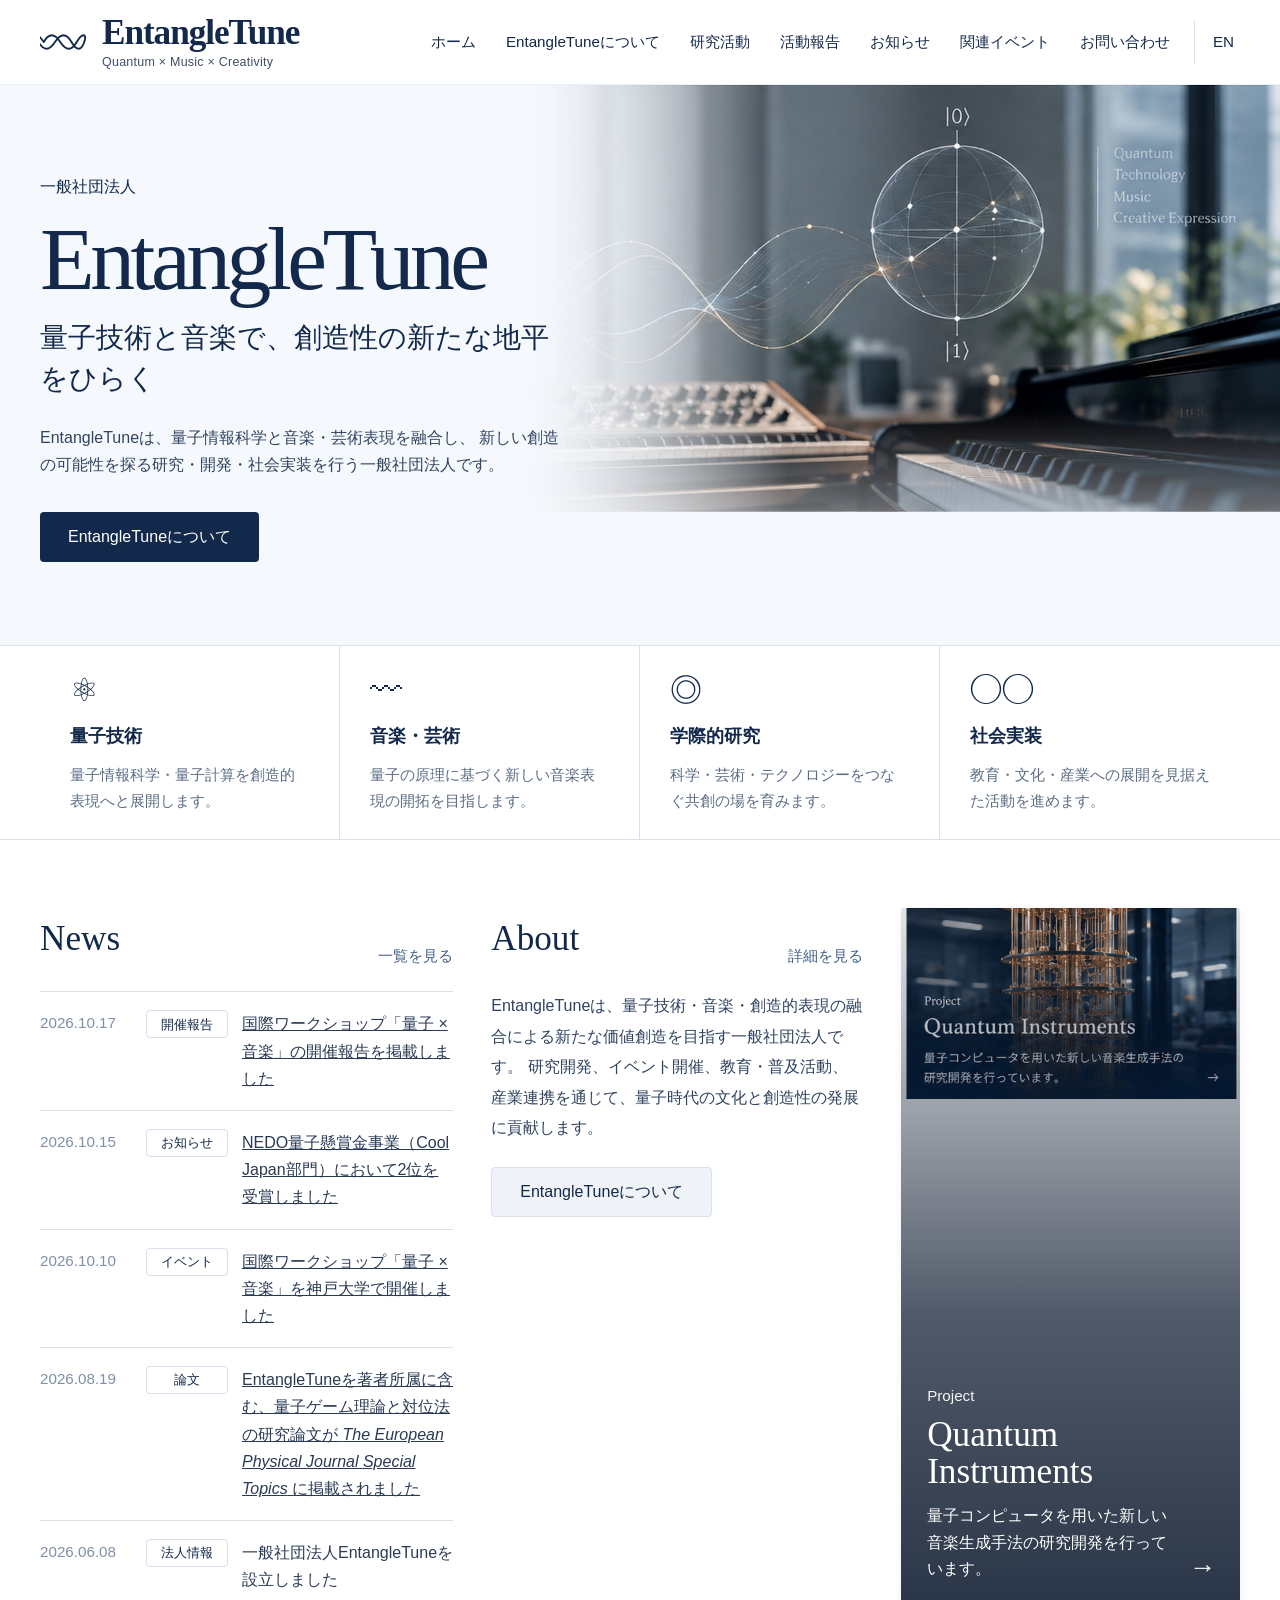
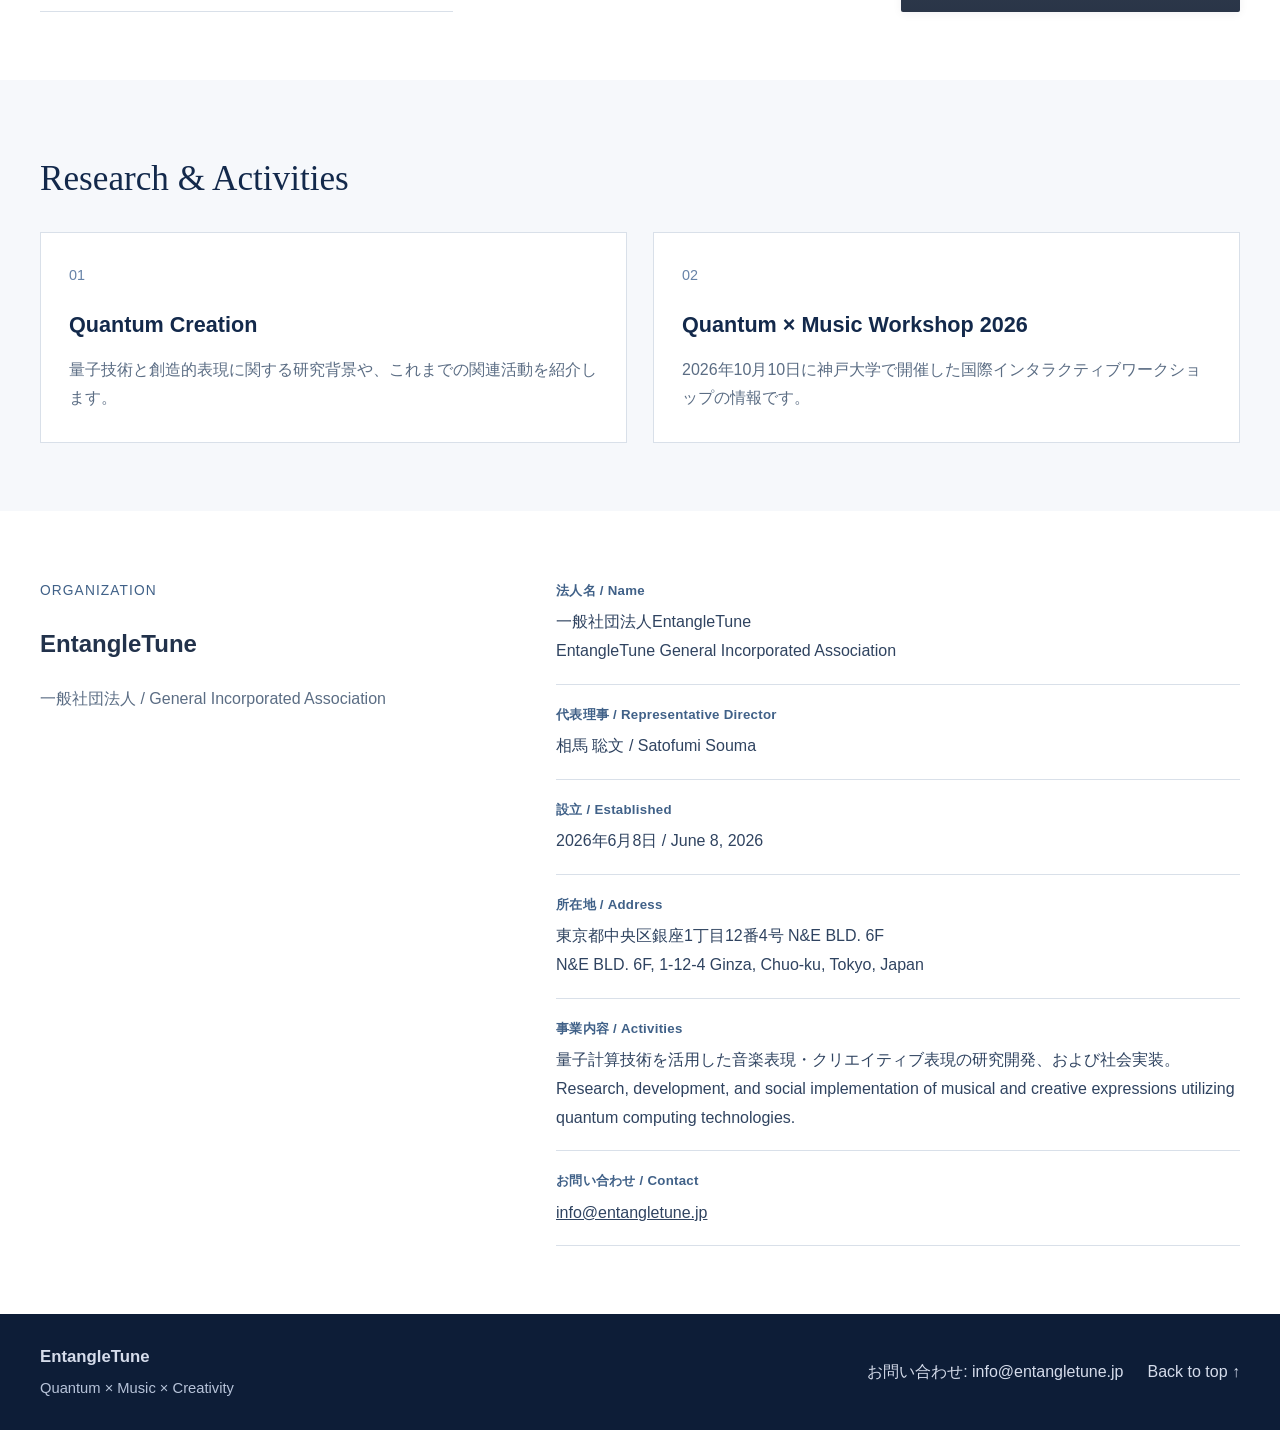
==== commit b49c5af0: "Add files via upload" ====
--- a/index.html
+++ b/index.html
@@ -27,6 +27,7 @@
         <a href="#home">ホーム</a>
         <a href="#about">EntangleTuneについて</a>
         <a href="#activities">研究活動</a>
+        <a href="activities/">活動報告</a>
         <a href="#news">お知らせ</a>
         <a href="#events">関連イベント</a>
         <a href="#contact">お問い合わせ</a>
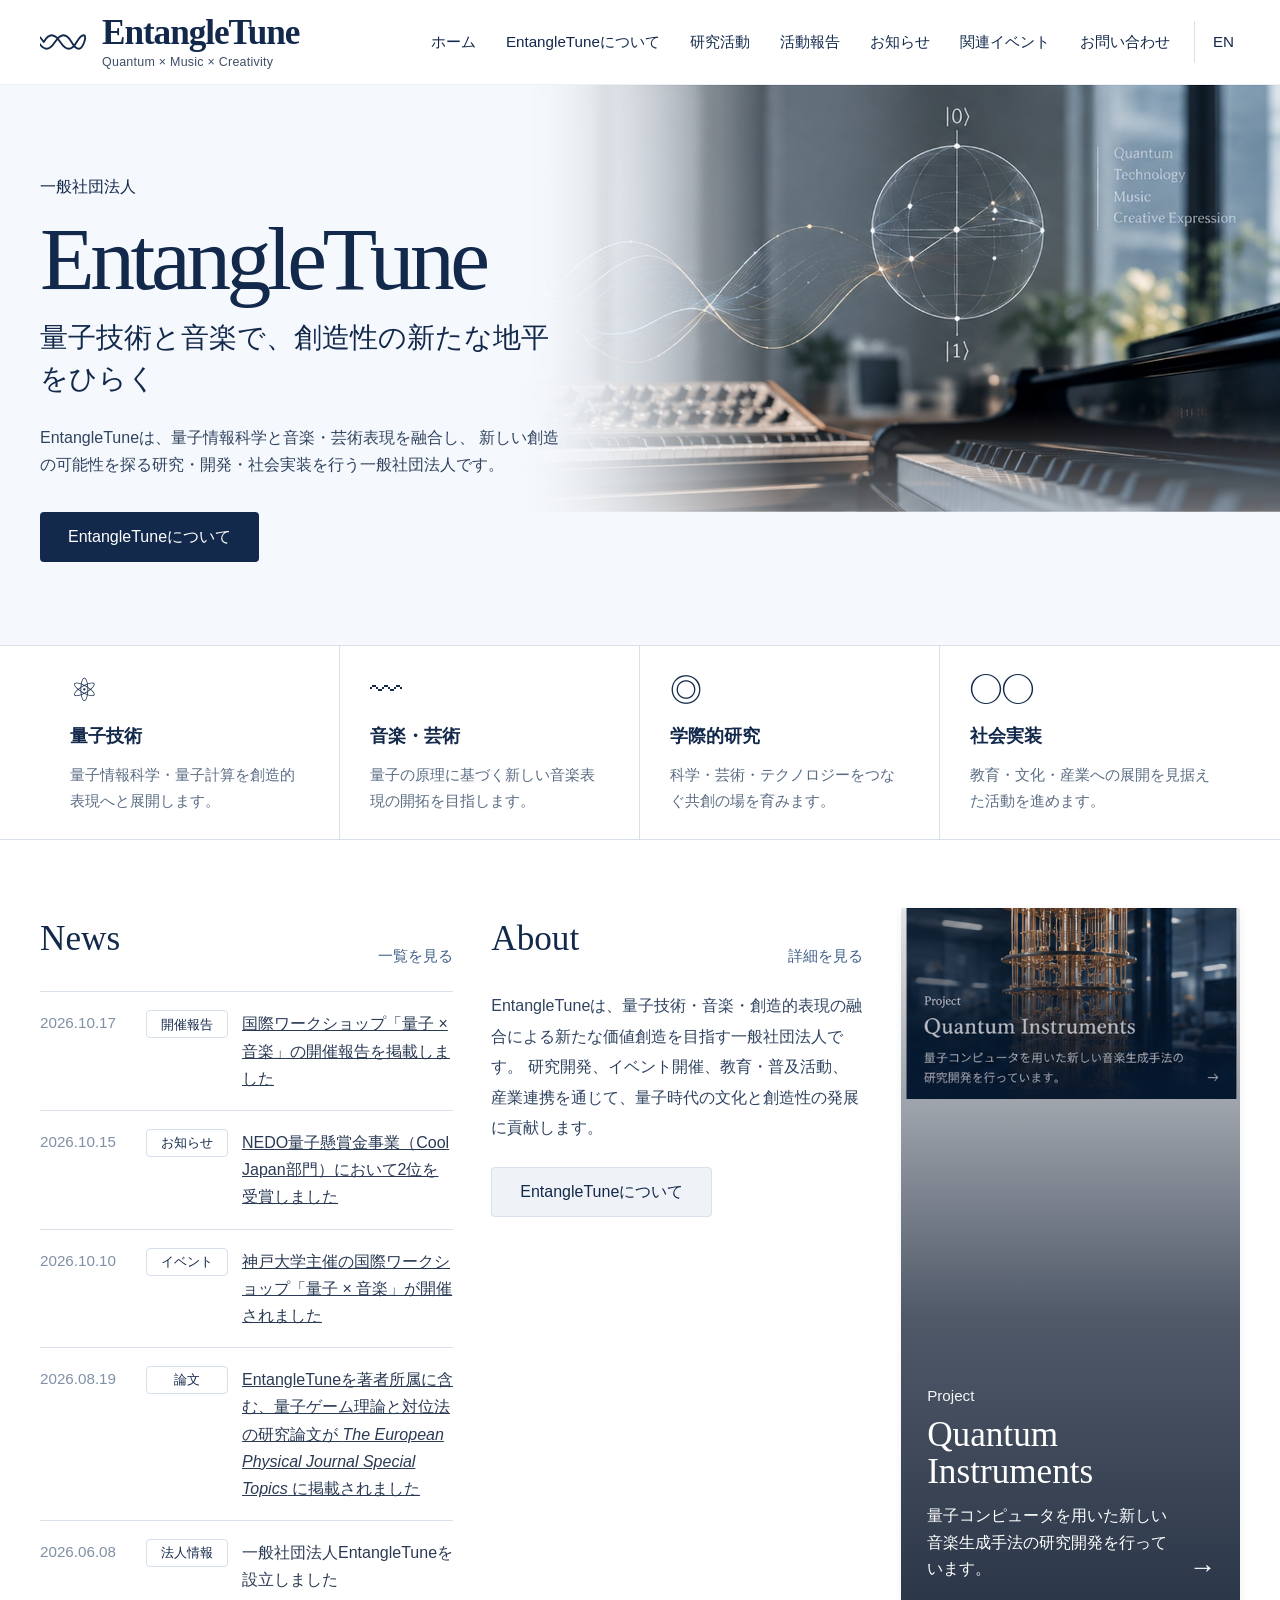
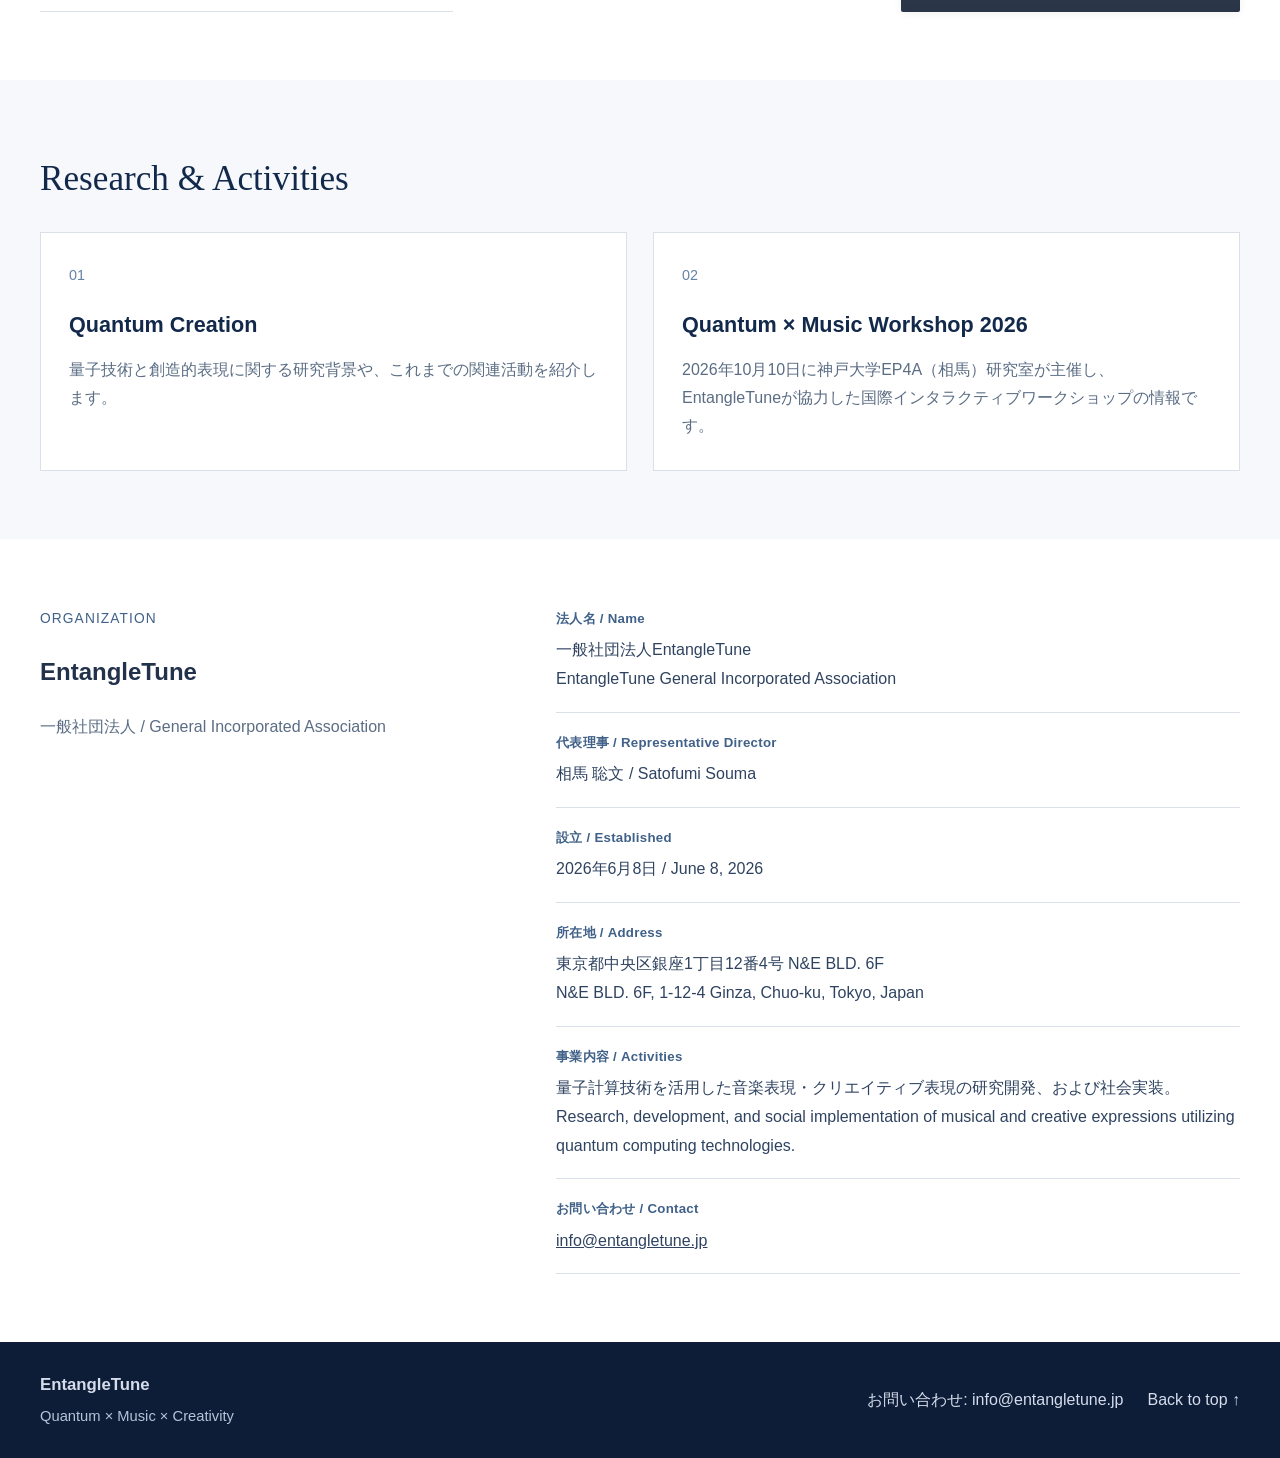
==== commit 39836778: "Add files via upload" ====
--- a/index.html
+++ b/index.html
@@ -101,7 +101,7 @@
             <li>
               <span class="date">2026.10.10</span>
               <span class="label">イベント</span>
-              <span class="news-text"><a href="https://www.research.kobe-u.ac.jp/eng-nanoelectronics/quantum_workshop_2026_Jpn.html" target="_blank" rel="noopener noreferrer">国際ワークショップ「量子 × 音楽」を神戸大学で開催しました</a></span>
+              <span class="news-text"><a href="https://www.research.kobe-u.ac.jp/eng-nanoelectronics/quantum_workshop_2026_Jpn.html" target="_blank" rel="noopener noreferrer">神戸大学主催の国際ワークショップ「量子 × 音楽」が開催されました</a></span>
             </li>
             <li>
               <span class="date">2026.08.19</span>
@@ -154,7 +154,7 @@
           <a class="activity-card" href="https://www.research.kobe-u.ac.jp/eng-nanoelectronics/quantum_workshop_2026.html" target="_blank" rel="noopener noreferrer" id="events">
             <span class="activity-number">02</span>
             <h3>Quantum × Music Workshop 2026</h3>
-            <p>2026年10月10日に神戸大学で開催した国際インタラクティブワークショップの情報です。</p>
+            <p>2026年10月10日に神戸大学EP4A（相馬）研究室が主催し、EntangleTuneが協力した国際インタラクティブワークショップの情報です。</p>
           </a>
         </div>
       </div>
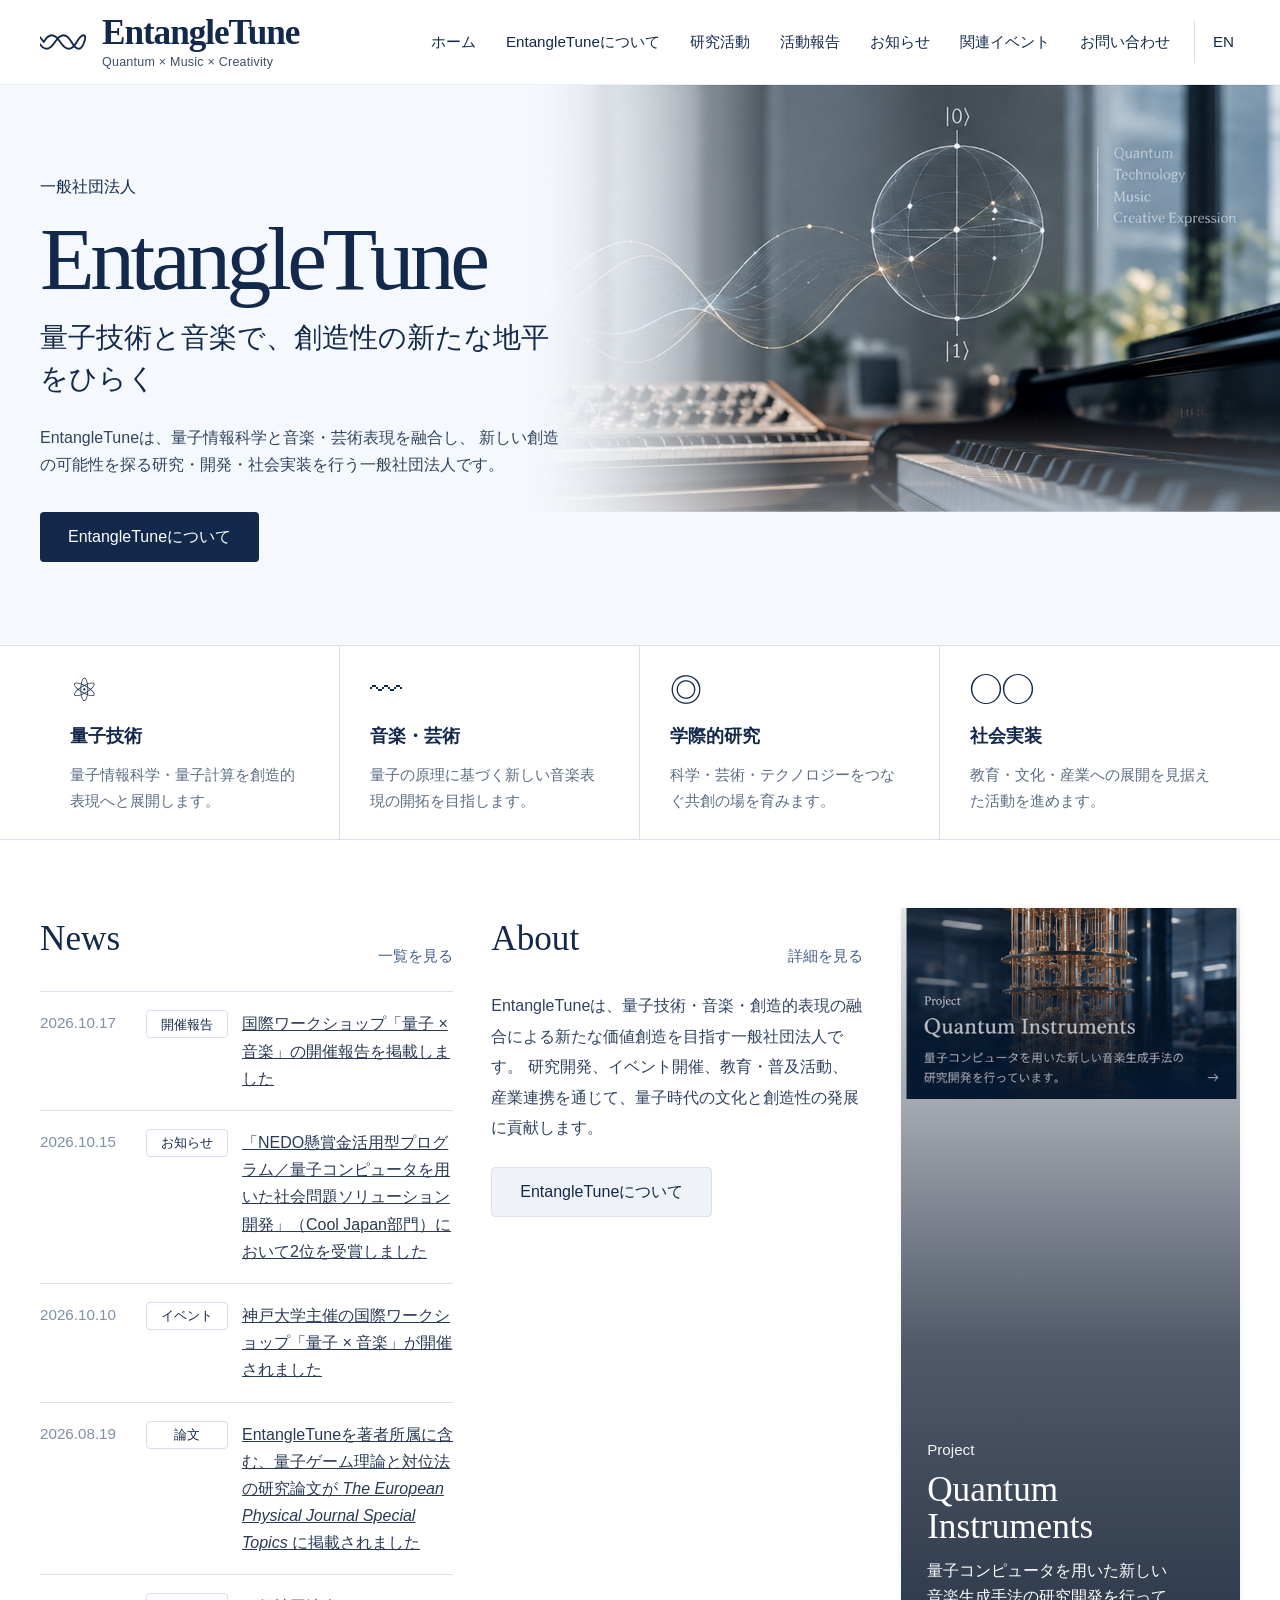
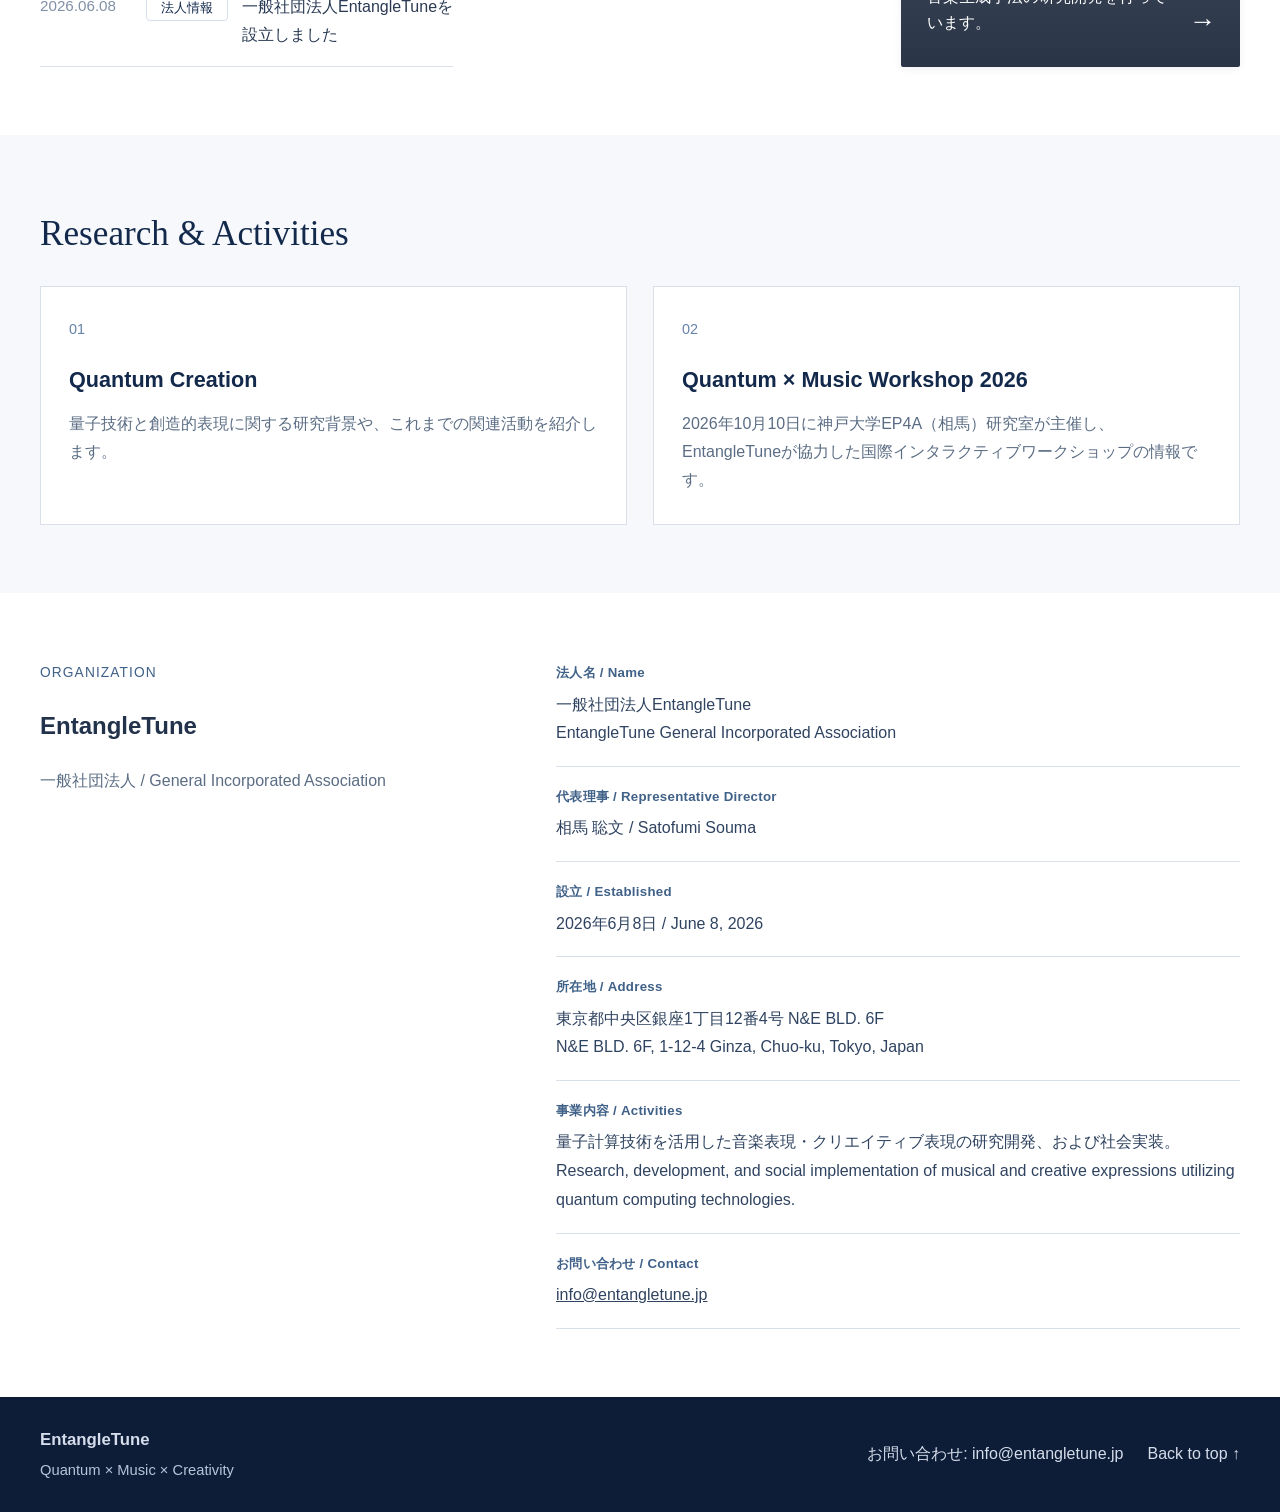
==== commit 5b544c4e: "Use formal NEDO program title in Japanese news" ====
--- a/index.html
+++ b/index.html
@@ -96,7 +96,7 @@
             <li>
               <span class="date">2026.10.15</span>
               <span class="label">お知らせ</span>
-              <span class="news-text"><a href="https://www.nedo.go.jp/news/press/AA5_101974.html" target="_blank" rel="noopener noreferrer">NEDO量子懸賞金事業（Cool Japan部門）において2位を受賞しました</a></span>
+              <span class="news-text"><a href="https://www.nedo.go.jp/news/press/AA5_101974.html" target="_blank" rel="noopener noreferrer">「NEDO懸賞金活用型プログラム／量子コンピュータを用いた社会問題ソリューション開発」（Cool Japan部門）において2位を受賞しました</a></span>
             </li>
             <li>
               <span class="date">2026.10.10</span>
